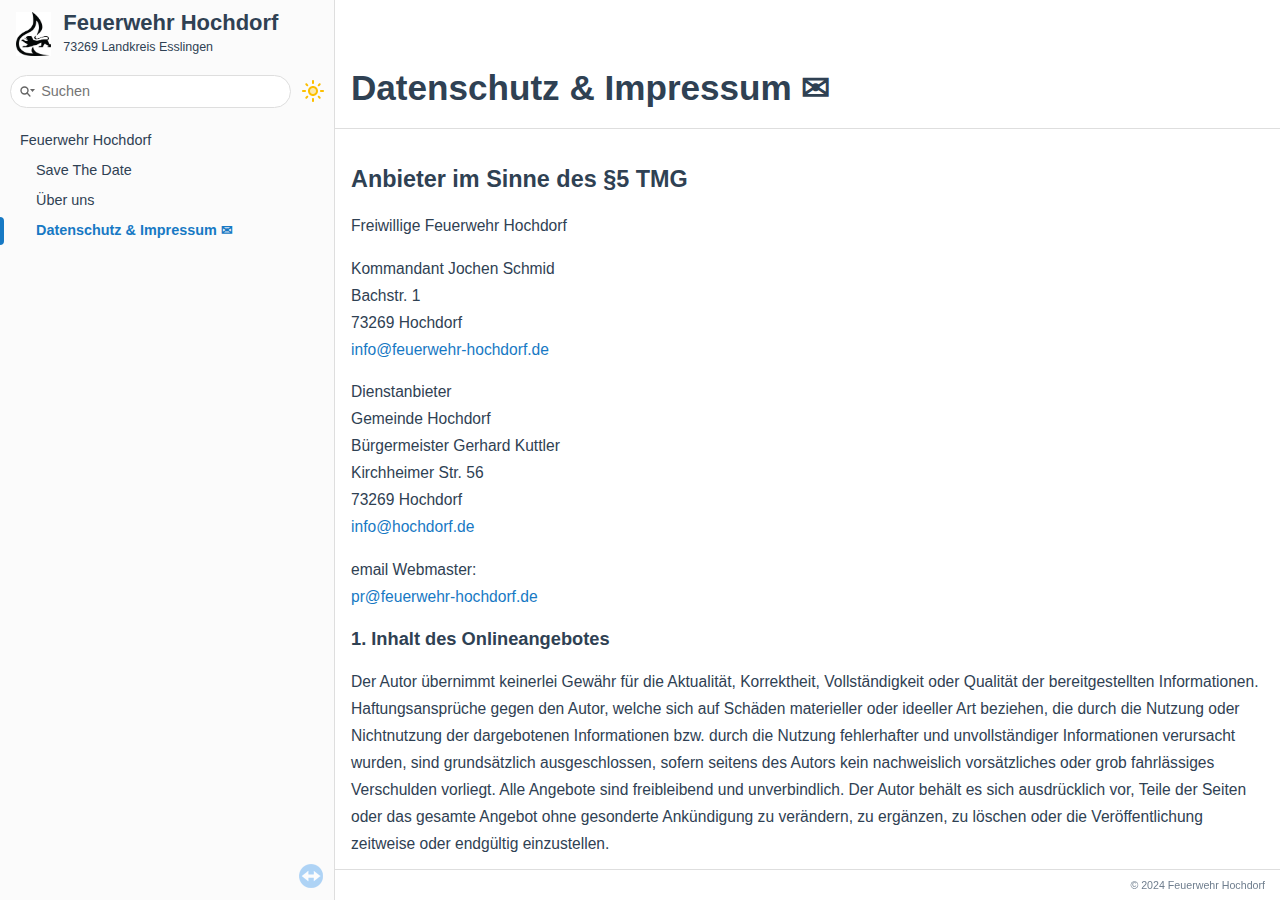
==== _impressum.html @ 7cce2cf2 "deploy: c560942f36e482a1e6c77ad09699aee29faf5ca0" ====
<!-- HTML header for doxygen 1.12.0-->
<!DOCTYPE html PUBLIC "-//W3C//DTD XHTML 1.0 Transitional//EN" "https://www.w3.org/TR/xhtml1/DTD/xhtml1-transitional.dtd">
<html xmlns="http://www.w3.org/1999/xhtml" lang="de">
<head>
<meta http-equiv="Content-Type" content="text/xhtml;charset=UTF-8"/>
<meta http-equiv="X-UA-Compatible" content="IE=11"/>
<meta name="generator" content="Doxygen 1.12.0"/>
<meta name="viewport" content="width=device-width, initial-scale=1"/>
<title>Feuerwehr Hochdorf: Datenschutz &amp; Impressum ✉</title>
<link rel="icon" href="favicon.png" type="image/x-icon" />
<link href="tabs.css" rel="stylesheet" type="text/css"/>
<script type="text/javascript" src="jquery.js"></script>
<script type="text/javascript" src="dynsections.js"></script>
<link href="navtree.css" rel="stylesheet" type="text/css"/>
<script type="text/javascript" src="navtreedata.js"></script>
<script type="text/javascript" src="navtree.js"></script>
<script type="text/javascript" src="resize.js"></script>
<script type="text/javascript" src="cookie.js"></script>
<link href="search/search.css" rel="stylesheet" type="text/css"/>
<script type="text/javascript" src="search/searchdata.js"></script>
<script type="text/javascript" src="search/search.js"></script>
<link href="doxygen.css" rel="stylesheet" type="text/css" />
<link href="doxygen-awesome.css" rel="stylesheet" type="text/css"/>
<link href="doxygen-awesome-sidebar-only.css" rel="stylesheet" type="text/css"/>
<link href="doxygen-awesome-sidebar-only-darkmode-toggle.css" rel="stylesheet" type="text/css"/>
</head>
<body>
<div id="top"><!-- do not remove this div, it is closed by doxygen! -->
<div id="titlearea">
<table cellspacing="0" cellpadding="0">
 <tbody>
 <tr id="projectrow">
  <td id="projectlogo"><img alt="Logo" src="logo.png"/></td>
  <td id="projectalign">
   <div id="projectname">Feuerwehr Hochdorf
   </div>
   <div id="projectbrief">73269 Landkreis Esslingen</div>
  </td>
 </tr>
 </tbody>
</table>
</div>
<!-- end header part -->
<html>
    <head>
        <!-- ... other metadata & script includes ... -->
        <script type="text/javascript" src="doxygen-awesome-darkmode-toggle.js"></script>
        <script type="text/javascript">
            DoxygenAwesomeDarkModeToggle.init()
        </script>
    </head>
    <body>
<html>
   <head>
	   <!-- ... other metadata & script includes ... -->
	   <script type="text/javascript" src="doxygen-awesome-fragment-copy-button.js"></script>
	   <script type="text/javascript">
		   DoxygenAwesomeFragmentCopyButton.init()
	   </script>
   </head>
   <body>
<html>
   <head>
	   <!-- ... other metadata & script includes ... -->
	   <script type="text/javascript" src="doxygen-awesome-paragraph-link.js"></script>
	   <script type="text/javascript">
		   DoxygenAwesomeParagraphLink.init()
	   </script>
   </head>
   <body>
<html>
   <head>
	   <!-- ... other metadata & script includes ... -->
	   <script type="text/javascript" src="doxygen-awesome-interactive-toc.js"></script>
	   <script type="text/javascript">
		   DoxygenAwesomeInteractiveToc.init()
	   </script>
   </head>
   <body>
  <html>
   <head>
       <!-- ... other metadata & script includes ... -->
       <script type="text/javascript" src="doxygen-awesome-tabs.js"></script>
       <script type="text/javascript">
           DoxygenAwesomeTabs.init()
       </script>
   </head>
   <body>
<!-- Erzeugt von Doxygen 1.12.0 -->
<script type="text/javascript">
/* @license magnet:?xt=urn:btih:d3d9a9a6595521f9666a5e94cc830dab83b65699&amp;dn=expat.txt MIT */
var searchBox = new SearchBox("searchBox", "search/",'.html');
/* @license-end */
</script>
<script type="text/javascript">
/* @license magnet:?xt=urn:btih:d3d9a9a6595521f9666a5e94cc830dab83b65699&amp;dn=expat.txt MIT */
$(function() { codefold.init(0); });
/* @license-end */
</script>
<script type="text/javascript" src="menudata.js"></script>
<script type="text/javascript" src="menu.js"></script>
<script type="text/javascript">
/* @license magnet:?xt=urn:btih:d3d9a9a6595521f9666a5e94cc830dab83b65699&amp;dn=expat.txt MIT */
$(function() {
  initMenu('',true,false,'search.php','Suchen',true);
  $(function() { init_search(); });
});
/* @license-end */
</script>
<div id="main-nav"></div>
</div><!-- top -->
<div id="side-nav" class="ui-resizable side-nav-resizable">
  <div id="nav-tree">
    <div id="nav-tree-contents">
      <div id="nav-sync" class="sync"></div>
    </div>
  </div>
  <div id="splitbar" style="-moz-user-select:none;" 
       class="ui-resizable-handle">
  </div>
</div>
<script type="text/javascript">
/* @license magnet:?xt=urn:btih:d3d9a9a6595521f9666a5e94cc830dab83b65699&amp;dn=expat.txt MIT */
$(function(){initNavTree('_impressum.html',''); initResizable(true); });
/* @license-end */
</script>
<div id="doc-content">
<!-- window showing the filter options -->
<div id="MSearchSelectWindow"
     onmouseover="return searchBox.OnSearchSelectShow()"
     onmouseout="return searchBox.OnSearchSelectHide()"
     onkeydown="return searchBox.OnSearchSelectKey(event)">
</div>

<!-- iframe showing the search results (closed by default) -->
<div id="MSearchResultsWindow">
<div id="MSearchResults">
<div class="SRPage">
<div id="SRIndex">
<div id="SRResults"></div>
<div class="SRStatus" id="Loading">Lade ...</div>
<div class="SRStatus" id="Searching">Suche ...</div>
<div class="SRStatus" id="NoMatches">Keine Treffer</div>
</div>
</div>
</div>
</div>

<div><div class="header">
  <div class="headertitle"><div class="title">Datenschutz &amp; Impressum ✉</div></div>
</div><!--header-->
<div class="contents">
<div class="textblock"><h2><a class="anchor" id="autotoc_md3"></a>
Anbieter im Sinne des §5 TMG</h2>
<p>Freiwillige Feuerwehr Hochdorf <br  />
</p>
<p>Kommandant Jochen Schmid <br  />
 Bachstr. 1 <br  />
 73269 Hochdorf <br  />
 <a href="#" onclick="location.href='mai'+'lto:'+'inf'+'o@'+'feu'+'er'+'weh'+'r-'+'hoc'+'hd'+'orf'+'.d'+'e'; return false;">info@<span class="obfuscator">.nosp@m.</span>feue<span class="obfuscator">.nosp@m.</span>rwehr<span class="obfuscator">.nosp@m.</span>-hoc<span class="obfuscator">.nosp@m.</span>hdorf<span class="obfuscator">.nosp@m.</span>.de</a> <br  />
</p>
<p>Dienstanbieter <br  />
 Gemeinde Hochdorf <br  />
 Bürgermeister Gerhard Kuttler <br  />
 Kirchheimer Str. 56 <br  />
 73269 Hochdorf <br  />
 <a href="#" onclick="location.href='mai'+'lto:'+'inf'+'o@'+'hoc'+'hd'+'orf'+'.d'+'e'; return false;">info@<span class="obfuscator">.nosp@m.</span>hoch<span class="obfuscator">.nosp@m.</span>dorf.<span class="obfuscator">.nosp@m.</span>de</a> <br  />
</p>
<p>email Webmaster: <br  />
 <a href="#" onclick="location.href='mai'+'lto:'+'pr@'+'fe'+'uer'+'we'+'hr-'+'ho'+'chd'+'or'+'f.d'+'e'; return false;">pr@fe<span class="obfuscator">.nosp@m.</span>uerw<span class="obfuscator">.nosp@m.</span>ehr-h<span class="obfuscator">.nosp@m.</span>ochd<span class="obfuscator">.nosp@m.</span>orf.d<span class="obfuscator">.nosp@m.</span>e</a> <br  />
</p>
<h3><a class="anchor" id="autotoc_md4"></a>
1. Inhalt des Onlineangebotes</h3>
<p>Der Autor übernimmt keinerlei Gewähr für die Aktualität, Korrektheit, Vollständigkeit oder Qualität der bereitgestellten Informationen. Haftungsansprüche gegen den Autor, welche sich auf Schäden materieller oder ideeller Art beziehen, die durch die Nutzung oder Nichtnutzung der dargebotenen Informationen bzw. durch die Nutzung fehlerhafter und unvollständiger Informationen verursacht wurden, sind grundsätzlich ausgeschlossen, sofern seitens des Autors kein nachweislich vorsätzliches oder grob fahrlässiges Verschulden vorliegt. Alle Angebote sind freibleibend und unverbindlich. Der Autor behält es sich ausdrücklich vor, Teile der Seiten oder das gesamte Angebot ohne gesonderte Ankündigung zu verändern, zu ergänzen, zu löschen oder die Veröffentlichung zeitweise oder endgültig einzustellen. <br  />
</p>
<h3><a class="anchor" id="autotoc_md5"></a>
2. Verweise und Links</h3>
<p>Bei direkten oder indirekten Verweisen auf fremde Webseiten ("Hyperlinks"), die außerhalb des Verantwortungsbereiches des Autors liegen, würde eine Haftungsverpflichtung ausschließlich in dem Fall in Kraft treten, in dem der Autor von den Inhalten Kenntnis hat und es ihm technisch möglich und zumutbar wäre, die Nutzung im Falle rechtswidriger Inhalte zu verhindern. Der Autor erklärt hiermit ausdrücklich, dass zum Zeitpunkt der Linksetzung keine illegalen Inhalte auf den zu verlinkenden Seiten erkennbar waren. Auf die aktuelle und zukünftige Gestaltung, die Inhalte oder die Urheberschaft der gelinkten/verknüpften Seiten hat der Autor keinerlei Einfluss. Deshalb distanziert er sich hiermit ausdrücklich von allen Inhalten aller gelinkten verknüpften Seiten, die nach der Linksetzung verändert wurden. Diese Feststellung gilt für alle innerhalb des eigenen Internetangebotes gesetzten Links und Verweise sowie für Fremdeinträge in vom Autor eingerichteten Gästebüchern, Diskussionsforen und Mailinglisten. Für illegale, fehlerhafte oder unvollständige Inhalte und insbesondere für Schäden, die aus der Nutzung oder Nichtnutzung solcherart dargebotener Informationen entstehen, haftet allein der Anbieter der Seite, auf welche verwiesen wurde, nicht derjenige, der über Links auf die jeweilige Veröffentlichung lediglich verweist. <br  />
</p>
<h3><a class="anchor" id="autotoc_md6"></a>
3. Urheber- und Kennzeichenrecht</h3>
<p>Der Autor ist bestrebt, in allen Publikationen die Urheberrechte der verwendeten Grafiken, Tondokumente, Videosequenzen und Texte zu beachten, von ihm selbst erstellte Grafiken, Tondokumente, Videosequenzen und Texte zu nutzen oder auf lizenzfreie Grafiken, Tondokumente, Videosequenzen und Texte zurückzugreifen. Alle innerhalb des Internetangebotes genannten und ggf. durch Dritte geschützten Marken- und Warenzeichen unterliegen uneingeschränkt den Bestimmungen des jeweils gültigen Kennzeichenrechts und den Besitzrechten der jeweiligen eingetragenen Eigentümer. Allein aufgrund der bloßen Nennung ist nicht der Schluss zu ziehen, dass Markenzeichen nicht durch Rechte Dritter geschützt sind! Das Copyright für veröffentlichte, vom Autor selbst erstellte Objekte bleibt allein beim Autor der Seiten. Eine Vervielfältigung oder Verwendung solcher Grafiken, Tondokumente, Videosequenzen und Texte in anderen elektronischen oder gedruckten Publikationen ist ohne ausdrückliche Zustimmung des Autors nicht gestattet! <br  />
</p>
<h3><a class="anchor" id="autotoc_md7"></a>
4. Datenschutz</h3>
<p>Sofern innerhalb des Internetangebotes die Möglichkeit zur Eingabe persönlicher oder geschäftlicher Daten (Emailadressen, Namen, Anschriften) besteht, so erfolgt die Preisgabe dieser Daten seitens des Nutzers auf ausdrücklich freiwilliger Basis. Die Inanspruchnahme und Bezahlung aller angebotenen Dienste ist - soweit technisch möglich und zumutbar - auch ohne Angabe solcher Daten bzw. unter Angabe anonymisierter Daten oder eines Pseudonyms gestattet. Die Nutzung der im Rahmen des Impressums oder vergleichbarer Angaben veröffentlichten Kontaktdaten wie Postanschriften, Telefon- und Faxnummern sowie Emailadressen durch Dritte zur Übersendung von nicht ausdrücklich angeforderten Informationen ist nicht gestattet. Rechtliche Schritte gegen die Versender von sogenannten Spam-Mails bei Verstößen gegen dieses Verbot sind ausdrücklich vorbehalten. 5. Rechtswirksamkeit dieses Haftungsausschlusses Dieser Haftungsausschluss ist als Teil des Internetangebotes zu betrachten, von dem aus auf diese Seite verwiesen wurde. Sofern Teile oder einzelne Formulierungen dieses Textes der geltenden Rechtslage nicht, nicht mehr oder nicht vollständig entsprechen sollten, bleiben die übrigen Teile des Dokumentes in ihrem Inhalt und ihrer Gültigkeit davon unberührt.</p>
<h2><a class="anchor" id="autotoc_md8"></a>
Datenschutzerklärung</h2>
<p>Diese Webseite wird bei "GitHub Pages" gehostet. <br  />
 Dienstanbieter ist das amerikanische Unternehmen GitHub Inc., 88 Colin P.Kelly Jr. St., San Francisco, CA 94107, USA.</p>
<p>Mehr über die Daten, die durch die Verwendung von GitHub verarbeitet werden, erfahren Sie in der Privacy Policy auf <a href="https://docs.github.com/de/site-policy/privacy-policies">https://docs.github.com/de/site-policy/privacy-policies</a>. </p>
</div></div><!-- contents -->
</div><!-- PageDoc -->
</div><!-- doc-content -->
<!-- HTML footer for doxygen 1.11.0-->
<!-- start footer part -->
<div id="nav-path" class="navpath"><!-- id is needed for treeview function! -->
  <ul>
    <li class="footer">© 2024 Feuerwehr Hochdorf</li>
  </ul>
</div>
</body>
</html>
---- tabs.css ----
.sm{position:relative;z-index:9999}.sm,.sm ul,.sm li{display:block;list-style:none;margin:0;padding:0;line-height:normal;direction:ltr;text-align:left;-webkit-tap-highlight-color:rgba(0,0,0,0)}.sm-rtl,.sm-rtl ul,.sm-rtl li{direction:rtl;text-align:right}.sm>li>h1,.sm>li>h2,.sm>li>h3,.sm>li>h4,.sm>li>h5,.sm>li>h6{margin:0;padding:0}.sm ul{display:none}.sm li,.sm a{position:relative}.sm a{display:block}.sm a.disabled{cursor:not-allowed}.sm:after{content:"\00a0";display:block;height:0;font:0/0 serif;clear:both;visibility:hidden;overflow:hidden}.sm,.sm *,.sm *:before,.sm *:after{-moz-box-sizing:border-box;-webkit-box-sizing:border-box;box-sizing:border-box}.main-menu-btn{position:relative;display:inline-block;width:36px;height:36px;text-indent:36px;margin-left:8px;white-space:nowrap;overflow:hidden;cursor:pointer;-webkit-tap-highlight-color:rgba(0,0,0,0)}.main-menu-btn-icon,.main-menu-btn-icon:before,.main-menu-btn-icon:after{position:absolute;top:50%;left:2px;height:2px;width:24px;background:#003C74;-webkit-transition:all .25s;transition:all .25s}.main-menu-btn-icon:before{content:'';top:-7px;left:0}.main-menu-btn-icon:after{content:'';top:7px;left:0}#main-menu-state:checked ~ .main-menu-btn .main-menu-btn-icon{height:0}#main-menu-state:checked ~ .main-menu-btn .main-menu-btn-icon:before{top:0;-webkit-transform:rotate(-45deg);transform:rotate(-45deg)}#main-menu-state:checked ~ .main-menu-btn .main-menu-btn-icon:after{top:0;-webkit-transform:rotate(45deg);transform:rotate(45deg)}#main-menu-state{position:absolute;width:1px;height:1px;margin:-1px;border:0;padding:0;overflow:hidden;clip:rect(1px,1px,1px,1px)}#main-menu-state:not(:checked) ~ #main-menu{display:none}#main-menu-state:checked ~ #main-menu{display:block}@media(min-width:768px){.main-menu-btn{position:absolute;top:-99999px}#main-menu-state:not(:checked) ~ #main-menu{display:block}}.sm-dox{background-image:url('tab_b.png')}.sm-dox a,.sm-dox a:focus,.sm-dox a:hover,.sm-dox a:active{padding:0 12px;padding-right:43px;font-family:'Lucida Grande',Geneva,Helvetica,Arial,sans-serif;font-size:13px;font-weight:bold;line-height:36px;text-decoration:none;text-shadow:0px 1px 1px rgba(255, 255, 255, 0.9);color:#00274D;outline:0}.sm-dox a:hover{background-image:url('tab_a.png');background-repeat:repeat-x;color:white;text-shadow:0px 1px 1px rgba(0, 0, 0, 1.0)}.sm-dox a.current{color:#d23600}.sm-dox a.disabled{color:#bbb}.sm-dox a span.sub-arrow{position:absolute;top:50%;margin-top:-14px;left:auto;right:3px;width:28px;height:28px;overflow:hidden;font:bold 12px/28px monospace !important;text-align:center;text-shadow:none;background:rgba(255, 255, 255, 0.5);-moz-border-radius:5px;-webkit-border-radius:5px;border-radius:5px}.sm-dox a span.sub-arrow:before{display:block;content:'+'}.sm-dox a.highlighted span.sub-arrow:before{display:block;content:'-'}.sm-dox>li:first-child>a,.sm-dox>li:first-child>:not(ul) a{-moz-border-radius:5px 5px 0 0;-webkit-border-radius:5px;border-radius:5px 5px 0 0}.sm-dox>li:last-child>a,.sm-dox>li:last-child>*:not(ul) a,.sm-dox>li:last-child>ul,.sm-dox>li:last-child>ul>li:last-child>a,.sm-dox>li:last-child>ul>li:last-child>*:not(ul) a,.sm-dox>li:last-child>ul>li:last-child>ul,.sm-dox>li:last-child>ul>li:last-child>ul>li:last-child>a,.sm-dox>li:last-child>ul>li:last-child>ul>li:last-child>*:not(ul) a,.sm-dox>li:last-child>ul>li:last-child>ul>li:last-child>ul,.sm-dox>li:last-child>ul>li:last-child>ul>li:last-child>ul>li:last-child>a,.sm-dox>li:last-child>ul>li:last-child>ul>li:last-child>ul>li:last-child>*:not(ul) a,.sm-dox>li:last-child>ul>li:last-child>ul>li:last-child>ul>li:last-child>ul,.sm-dox>li:last-child>ul>li:last-child>ul>li:last-child>ul>li:last-child>ul>li:last-child>a,.sm-dox>li:last-child>ul>li:last-child>ul>li:last-child>ul>li:last-child>ul>li:last-child>*:not(ul) a,.sm-dox>li:last-child>ul>li:last-child>ul>li:last-child>ul>li:last-child>ul>li:last-child>ul{-moz-border-radius:0 0 5px 5px;-webkit-border-radius:0;border-radius:0 0 5px 5px}.sm-dox>li:last-child>a.highlighted,.sm-dox>li:last-child>*:not(ul) a.highlighted,.sm-dox>li:last-child>ul>li:last-child>a.highlighted,.sm-dox>li:last-child>ul>li:last-child>*:not(ul) a.highlighted,.sm-dox>li:last-child>ul>li:last-child>ul>li:last-child>a.highlighted,.sm-dox>li:last-child>ul>li:last-child>ul>li:last-child>*:not(ul) a.highlighted,.sm-dox>li:last-child>ul>li:last-child>ul>li:last-child>ul>li:last-child>a.highlighted,.sm-dox>li:last-child>ul>li:last-child>ul>li:last-child>ul>li:last-child>*:not(ul) a.highlighted,.sm-dox>li:last-child>ul>li:last-child>ul>li:last-child>ul>li:last-child>ul>li:last-child>a.highlighted,.sm-dox>li:last-child>ul>li:last-child>ul>li:last-child>ul>li:last-child>ul>li:last-child>*:not(ul) a.highlighted{-moz-border-radius:0;-webkit-border-radius:0;border-radius:0}.sm-dox ul{background:white}.sm-dox ul a,.sm-dox ul a:focus,.sm-dox ul a:hover,.sm-dox ul a:active{font-size:12px;border-left:8px solid transparent;line-height:36px;text-shadow:none;background-color:white;background-image:none}.sm-dox ul a:hover{background-image:url('tab_a.png');background-repeat:repeat-x;color:white;text-shadow:0 1px 1px black}.sm-dox ul ul a,.sm-dox ul ul a:hover,.sm-dox ul ul a:focus,.sm-dox ul ul a:active{border-left:16px solid transparent}.sm-dox ul ul ul a,.sm-dox ul ul ul a:hover,.sm-dox ul ul ul a:focus,.sm-dox ul ul ul a:active{border-left:24px solid transparent}.sm-dox ul ul ul ul a,.sm-dox ul ul ul ul a:hover,.sm-dox ul ul ul ul a:focus,.sm-dox ul ul ul ul a:active{border-left:32px solid transparent}.sm-dox ul ul ul ul ul a,.sm-dox ul ul ul ul ul a:hover,.sm-dox ul ul ul ul ul a:focus,.sm-dox ul ul ul ul ul a:active{border-left:40px solid transparent}@media(min-width:768px){.sm-dox ul{position:absolute;width:12em}.sm-dox li{float:left}.sm-dox.sm-rtl li{float:right}.sm-dox ul li,.sm-dox.sm-rtl ul li,.sm-dox.sm-vertical li{float:none}.sm-dox a{white-space:nowrap}.sm-dox ul a,.sm-dox.sm-vertical a{white-space:normal}.sm-dox .sm-nowrap>li>a,.sm-dox .sm-nowrap>li>:not(ul) a{white-space:nowrap}.sm-dox{padding:0 10px;background-image:url('tab_b.png');line-height:36px}.sm-dox a span.sub-arrow{top:50%;margin-top:-2px;right:12px;width:0;height:0;border-width:4px;border-style:solid dashed dashed dashed;border-color:#00274D transparent transparent transparent;background:transparent;-moz-border-radius:0;-webkit-border-radius:0;border-radius:0}.sm-dox a,.sm-dox a:focus,.sm-dox a:active,.sm-dox a:hover,.sm-dox a.highlighted{padding:0 12px;background-image:url('tab_s.png');background-repeat:no-repeat;background-position:right;-moz-border-radius:0 !important;-webkit-border-radius:0;border-radius:0 !important}.sm-dox a:hover{background-image:url('tab_a.png');background-repeat:repeat-x;color:white;text-shadow:0px 1px 1px rgba(0, 0, 0, 1.0)}.sm-dox a:hover span.sub-arrow{border-color:white transparent transparent transparent}.sm-dox a.has-submenu{padding-right:24px}.sm-dox li{border-top:0}.sm-dox>li>ul:before,.sm-dox>li>ul:after{content:'';position:absolute;top:-18px;left:30px;width:0;height:0;overflow:hidden;border-width:9px;border-style:dashed dashed solid dashed;border-color:transparent transparent #bbb transparent}.sm-dox>li>ul:after{top:-16px;left:31px;border-width:8px;border-color:transparent transparent white transparent}.sm-dox ul{border:1px solid #bbb;padding:5px 0;background:white;-moz-border-radius:5px !important;-webkit-border-radius:5px;border-radius:5px !important;-moz-box-shadow:0 5px 9px rgba(0,0,0,0.2);-webkit-box-shadow:0 5px 9px rgba(0,0,0,0.2);box-shadow:0 5px 9px rgba(0,0,0,0.2)}.sm-dox ul a span.sub-arrow{right:8px;top:50%;margin-top:-5px;border-width:5px;border-color:transparent transparent transparent #555555;border-style:dashed dashed dashed solid}.sm-dox ul a,.sm-dox ul a:hover,.sm-dox ul a:focus,.sm-dox ul a:active,.sm-dox ul a.highlighted{color:#555555;background-image:none;border:0 !important}.sm-dox ul a:hover{background-image:url('tab_a.png');background-repeat:repeat-x;color:white;text-shadow:0px 1px 1px rgba(0, 0, 0, 1.0)}.sm-dox ul a:hover span.sub-arrow{border-color:transparent transparent transparent white}.sm-dox span.scroll-up,.sm-dox span.scroll-down{position:absolute;display:none;visibility:hidden;overflow:hidden;background:white;height:36px}.sm-dox span.scroll-up:hover,.sm-dox span.scroll-down:hover{background:#eee}.sm-dox span.scroll-up:hover span.scroll-up-arrow,.sm-dox span.scroll-up:hover span.scroll-down-arrow{border-color:transparent transparent #d23600 transparent}.sm-dox span.scroll-down:hover span.scroll-down-arrow{border-color:#d23600 transparent transparent transparent}.sm-dox span.scroll-up-arrow,.sm-dox span.scroll-down-arrow{position:absolute;top:0;left:50%;margin-left:-6px;width:0;height:0;overflow:hidden;border-width:6px;border-style:dashed dashed solid dashed;border-color:transparent transparent #555555 transparent}.sm-dox span.scroll-down-arrow{top:8px;border-style:solid dashed dashed dashed;border-color:#555555 transparent transparent transparent}.sm-dox.sm-rtl a.has-submenu{padding-right:12px;padding-left:24px}.sm-dox.sm-rtl a span.sub-arrow{right:auto;left:12px}.sm-dox.sm-rtl.sm-vertical a.has-submenu{padding:10px 20px}.sm-dox.sm-rtl.sm-vertical a span.sub-arrow{right:auto;left:8px;border-style:dashed solid dashed dashed;border-color:transparent #555 transparent transparent}.sm-dox.sm-rtl>li>ul:before{left:auto;right:30px}.sm-dox.sm-rtl>li>ul:after{left:auto;right:31px}.sm-dox.sm-rtl ul a.has-submenu{padding:10px 20px !important}.sm-dox.sm-rtl ul a span.sub-arrow{right:auto;left:8px;border-style:dashed solid dashed dashed;border-color:transparent #555 transparent transparent}.sm-dox.sm-vertical{padding:10px 0;-moz-border-radius:5px;-webkit-border-radius:5px;border-radius:5px}.sm-dox.sm-vertical a{padding:10px 20px}.sm-dox.sm-vertical a:hover,.sm-dox.sm-vertical a:focus,.sm-dox.sm-vertical a:active,.sm-dox.sm-vertical a.highlighted{background:#fff}.sm-dox.sm-vertical a.disabled{background-image:url('tab_b.png')}.sm-dox.sm-vertical a span.sub-arrow{right:8px;top:50%;margin-top:-5px;border-width:5px;border-style:dashed dashed dashed solid;border-color:transparent transparent transparent #555}.sm-dox.sm-vertical>li>ul:before,.sm-dox.sm-vertical>li>ul:after{display:none}.sm-dox.sm-vertical ul a{padding:10px 20px}.sm-dox.sm-vertical ul a:hover,.sm-dox.sm-vertical ul a:focus,.sm-dox.sm-vertical ul a:active,.sm-dox.sm-vertical ul a.highlighted{background:#eee}.sm-dox.sm-vertical ul a.disabled{background:white}}
---- navtree.css ----
#nav-tree .children_ul {
  margin:0;
  padding:4px;
}

#nav-tree ul {
  list-style:none outside none;
  margin:0px;
  padding:0px;
}

#nav-tree li {
  white-space:nowrap;
  margin:0px;
  padding:0px;
}

#nav-tree .plus {
  margin:0px;
}

#nav-tree .selected {
  background-image: url('tab_a.png');
  background-repeat:repeat-x;
  color: white;
  text-shadow: 0px 1px 1px rgba(0, 0, 0, 1.0);
}

#nav-tree .selected .arrow {
  color: #43A4FF;
  text-shadow: none;
}

#nav-tree img {
  margin:0px;
  padding:0px;
  border:0px;
  vertical-align: middle;
}

#nav-tree a {
  text-decoration:none;
  padding:0px;
  margin:0px;
}

#nav-tree .label {
  margin:0px;
  padding:0px;
  font: 12px 'Lucida Grande',Geneva,Helvetica,Arial,sans-serif;
}

#nav-tree .label a {
  padding:2px;
}

#nav-tree .selected a {
  text-decoration:none;
  color:white;
}

#nav-tree .children_ul {
  margin:0px;
  padding:0px;
}

#nav-tree .item {
  margin:0px;
  padding:0px;
}

#nav-tree {
  padding: 0px 0px;
  font-size:14px;
  overflow:auto;
}

#doc-content {
  overflow:auto;
  display:block;
  padding:0px;
  margin:0px;
  -webkit-overflow-scrolling : touch; /* iOS 5+ */
}

#side-nav {
  padding:0 6px 0 0;
  margin: 0px;
  display:block;
  position: absolute;
  left: 0px;
  width: $width;
  overflow : hidden;
}

.ui-resizable .ui-resizable-handle {
  display:block;
}

.ui-resizable-e {
  background-image:url('splitbar.png');
  background-size:100%;
  background-repeat:repeat-y;
  background-attachment: scroll;
  cursor:ew-resize;
  height:100%;
  right:0;
  top:0;
  width:6px;
}

.ui-resizable-handle {
  display:none;
  font-size:0.1px;
  position:absolute;
  z-index:1;
}

#nav-tree-contents {
  margin: 6px 0px 0px 0px;
}

#nav-tree {
  background-repeat:repeat-x;
  background-color: #F3F9FE;
  -webkit-overflow-scrolling : touch; /* iOS 5+ */
}

#nav-sync {
  position:absolute;
  top:5px;
  right:24px;
  z-index:0;
}

#nav-sync img {
  opacity:0.3;
}

#nav-sync img:hover {
  opacity:0.9;
}

@media print
{
  #nav-tree { display: none; }
  div.ui-resizable-handle { display: none; position: relative; }
}
---- search/search.css ----
/*---------------- Search Box positioning */

#main-menu > li:last-child {
    /* This <li> object is the parent of the search bar */
    display: flex;
    justify-content: center;
    align-items: center;
    height: 36px;
    margin-right: 1em;
}

/*---------------- Search box styling */

.SRPage * {
    font-weight: normal;
    line-height: normal;
}

dark-mode-toggle {
    margin-left: 5px;
    display: flex;
    float: right;
}

#MSearchBox {
    display: inline-block;
    white-space : nowrap;
    background: white;
    border-radius: 0.65em;
    box-shadow: inset 0.5px 0.5px 3px 0px #555;
    z-index: 102;
}

#MSearchBox .left {
    display: inline-block;
    vertical-align: middle;
    height: 1.4em;
}

#MSearchSelect {
    display: inline-block;
    vertical-align: middle;
    width: 20px;
    height: 19px;
    background-image: url('mag_sel.svg');
    margin: 0 0 0 0.3em;
    padding: 0;
}

#MSearchSelectExt {
    display: inline-block;
    vertical-align: middle;
    width: 10px;
    height: 19px;
    background-image: url('mag.svg');
    margin: 0 0 0 0.5em;
    padding: 0;
}


#MSearchField {
    display: inline-block;
    vertical-align: middle;
    width: 7.5em;
    height: 19px;
    margin: 0 0.15em;
    padding: 0;
    line-height: 1em;
    border:none;
    color: #909090;
    outline: none;
    font-family: Arial,Verdana,sans-serif;
    -webkit-border-radius: 0px;
    border-radius: 0px;
    background: none;
}

@media(hover: none) {
    /* to avoid zooming on iOS */
    #MSearchField {
        font-size: 16px;
    }
}

#MSearchBox .right {
    display: inline-block;
    vertical-align: middle;
    width: 1.4em;
    height: 1.4em;
}

#MSearchClose {
    display: none;
    font-size: inherit;
    background : none;
    border: none;
    margin: 0;
    padding: 0;
    outline: none;

}

#MSearchCloseImg {
    padding: 0.3em;
    margin: 0;
}

.MSearchBoxActive #MSearchField {
    color: black;
}



/*---------------- Search filter selection */

#MSearchSelectWindow {
    display: none;
    position: absolute;
    left: 0; top: 0;
    border: 1px solid #2E9AFE;
    background-color: #F3F9FE;
    z-index: 10001;
    padding-top: 4px;
    padding-bottom: 4px;
    -moz-border-radius: 4px;
    -webkit-border-top-left-radius: 4px;
    -webkit-border-top-right-radius: 4px;
    -webkit-border-bottom-left-radius: 4px;
    -webkit-border-bottom-right-radius: 4px;
    -webkit-box-shadow: 5px 5px 5px rgba(0, 0, 0, 0.15);
}

.SelectItem {
    font: 8pt Arial,Verdana,sans-serif;
    padding-left:  2px;
    padding-right: 12px;
    border: 0px;
}

span.SelectionMark {
    margin-right: 4px;
    font-family: 'JetBrains Mono',Consolas,Monaco,'Andale Mono','Ubuntu Mono',monospace,fixed;
    outline-style: none;
    text-decoration: none;
}

a.SelectItem {
    display: block;
    outline-style: none;
    color: black;
    text-decoration: none;
    padding-left:   6px;
    padding-right: 12px;
}

a.SelectItem:focus,
a.SelectItem:active {
    color: black;
    outline-style: none;
    text-decoration: none;
}

a.SelectItem:hover {
    color: white;
    background-color: #004789;
    outline-style: none;
    text-decoration: none;
    cursor: pointer;
    display: block;
}

/*---------------- Search results window */

iframe#MSearchResults {
    /*width: 60ex;*/
    height: 15em;
}

#MSearchResultsWindow {
    display: none;
    position: absolute;
    left: 0; top: 0;
    border: 1px solid black;
    background-color: #DDEEFE;
    z-index:10000;
    width: 300px;
    height: 400px;
    overflow: auto;
}

/* ----------------------------------- */


#SRIndex {
    clear:both; 
}

.SREntry {
    font-size: 10pt;
    padding-left: 1ex;
}

.SRPage .SREntry {
    font-size: 8pt;
    padding: 1px 5px;
}

div.SRPage {
    margin: 5px 2px;
    background-color: #DDEEFE;
}

.SRChildren {
    padding-left: 3ex; padding-bottom: .5em 
}

.SRPage .SRChildren {
    display: none;
}

.SRSymbol {
    font-weight: bold;
    color: #004F99;
    font-family: Arial,Verdana,sans-serif;
    text-decoration: none;
    outline: none;
}

a.SRScope {
    display: block;
    color: #004F99;
    font-family: Arial,Verdana,sans-serif;
    font-size: 8pt;
    text-decoration: none;
    outline: none;
}

a.SRSymbol:focus, a.SRSymbol:active,
a.SRScope:focus, a.SRScope:active {
    text-decoration: underline;
}

span.SRScope {
    padding-left: 4px;
    font-family: Arial,Verdana,sans-serif;
}

.SRPage .SRStatus {
    padding: 2px 5px;
    font-size: 8pt;
    font-style: italic;
    font-family: Arial,Verdana,sans-serif;
}

.SRResult {
    display: none;
}

div.searchresults {
    margin-left: 10px;
    margin-right: 10px;
}

/*---------------- External search page results */

.pages b {
   color: white;
   padding: 5px 5px 3px 5px;
   background-image: url("../tab_a.png");
   background-repeat: repeat-x;
   text-shadow: 0 1px 1px #000000;
}

.pages {
    line-height: 17px;
    margin-left: 4px;
    text-decoration: none;
}

.hl {
    font-weight: bold;
}

#searchresults {
    margin-bottom: 20px;
}

.searchpages {
    margin-top: 10px;
}
---- doxygen.css ----
/* The standard CSS for doxygen 1.12.0*/

body {
    background-color: white;
    color: black;
}

body, table, div, p, dl {
	font-weight: 400;
	font-size: 14px;
	font-family: Roboto,sans-serif;
	line-height: 22px;
}

/* @group Heading Levels */

.title {
	font-family: Roboto,sans-serif;
	line-height: 28px;
	font-size: 150%;
	font-weight: bold;
	margin: 10px 2px;
}

h1.groupheader {
	font-size: 150%;
}

h2.groupheader {
	border-bottom: 1px solid #1F92FF;
	color: #003B72;
	font-size: 150%;
	font-weight: normal;
	margin-top: 1.75em;
	padding-top: 8px;
	padding-bottom: 4px;
	width: 100%;
}

h3.groupheader {
	font-size: 100%;
}

h1, h2, h3, h4, h5, h6 {
	-webkit-transition: text-shadow 0.5s linear;
	-moz-transition: text-shadow 0.5s linear;
	-ms-transition: text-shadow 0.5s linear;
	-o-transition: text-shadow 0.5s linear;
	transition: text-shadow 0.5s linear;
	margin-right: 15px;
}

h1.glow, h2.glow, h3.glow, h4.glow, h5.glow, h6.glow {
	text-shadow: 0 0 15px cyan;
}

dt {
	font-weight: bold;
}

p.startli, p.startdd {
	margin-top: 2px;
}

th p.starttd, th p.intertd, th p.endtd {
        font-size: 100%;
        font-weight: 700;
}

p.starttd {
	margin-top: 0px;
}

p.endli {
	margin-bottom: 0px;
}

p.enddd {
	margin-bottom: 4px;
}

p.endtd {
	margin-bottom: 2px;
}

p.interli {
}

p.interdd {
}

p.intertd {
}

/* @end */

caption {
	font-weight: bold;
}

span.legend {
	font-size: 70%;
	text-align: center;
}

h3.version {
	font-size: 90%;
	text-align: center;
}

div.navtab {
	padding-right: 15px;
	text-align: right;
	line-height: 110%;
}

div.navtab table {
	border-spacing: 0;
}

td.navtab {
	padding-right: 6px;
	padding-left: 6px;
}

td.navtabHL {
	background-image: url('tab_a.png');
	background-repeat:repeat-x;
	padding-right: 6px;
	padding-left: 6px;
}

td.navtabHL a, td.navtabHL a:visited {
	color: white;
	text-shadow: 0px 1px 1px rgba(0, 0, 0, 1.0);
}

a.navtab {
	font-weight: bold;
}

div.qindex{
	text-align: center;
	width: 100%;
	line-height: 140%;
	font-size: 130%;
	color: #A0A0A0;
}

#main-menu a:focus {
	outline: auto;
	z-index: 10;
	position: relative;
}

dt.alphachar{
	font-size: 180%;
	font-weight: bold;
}

.alphachar a{
	color: black;
}

.alphachar a:hover, .alphachar a:visited{
	text-decoration: none;
}

.classindex dl {
	padding: 25px;
	column-count:1
}

.classindex dd {
	display:inline-block;
	margin-left: 50px;
	width: 90%;
	line-height: 1.15em;
}

.classindex dl.even {
	background-color: white;
}

.classindex dl.odd {
	background-color: #F1F8FF;
}

@media(min-width: 1120px) {
	.classindex dl {
		column-count:2
	}
}

@media(min-width: 1320px) {
	.classindex dl {
		column-count:3
	}
}


/* @group Link Styling */

a {
	color: #004789;
	font-weight: normal;
	text-decoration: none;
}

.contents a:visited {
	color: #0057A9;
}

a:hover {
	text-decoration: none;
	background:   linear-gradient(to bottom, transparent 0,transparent calc(100% - 1px), currentColor 100%);
}

a:hover > span.arrow {
        text-decoration: none;
        background : #F3F9FE;
}

a.el {
	font-weight: bold;
}

a.elRef {
}

a.code, a.code:visited, a.line, a.line:visited {
	color: #0057A9;
}

a.codeRef, a.codeRef:visited, a.lineRef, a.lineRef:visited {
	color: #0057A9;
}

a.code.hl_class { /* style for links to class names in code snippets */ }
a.code.hl_struct { /* style for links to struct names in code snippets */ }
a.code.hl_union { /* style for links to union names in code snippets */ }
a.code.hl_interface { /* style for links to interface names in code snippets */ }
a.code.hl_protocol { /* style for links to protocol names in code snippets */ }
a.code.hl_category { /* style for links to category names in code snippets */ }
a.code.hl_exception { /* style for links to exception names in code snippets */ }
a.code.hl_service { /* style for links to service names in code snippets */ }
a.code.hl_singleton { /* style for links to singleton names in code snippets */ }
a.code.hl_concept { /* style for links to concept names in code snippets */ }
a.code.hl_namespace { /* style for links to namespace names in code snippets */ }
a.code.hl_package { /* style for links to package names in code snippets */ }
a.code.hl_define { /* style for links to macro names in code snippets */ }
a.code.hl_function { /* style for links to function names in code snippets */ }
a.code.hl_variable { /* style for links to variable names in code snippets */ }
a.code.hl_typedef { /* style for links to typedef names in code snippets */ }
a.code.hl_enumvalue { /* style for links to enum value names in code snippets */ }
a.code.hl_enumeration { /* style for links to enumeration names in code snippets */ }
a.code.hl_signal { /* style for links to Qt signal names in code snippets */ }
a.code.hl_slot { /* style for links to Qt slot names in code snippets */ }
a.code.hl_friend { /* style for links to friend names in code snippets */ }
a.code.hl_dcop { /* style for links to KDE3 DCOP names in code snippets */ }
a.code.hl_property { /* style for links to property names in code snippets */ }
a.code.hl_event { /* style for links to event names in code snippets */ }
a.code.hl_sequence { /* style for links to sequence names in code snippets */ }
a.code.hl_dictionary { /* style for links to dictionary names in code snippets */ }

/* @end */

dl.el {
	margin-left: -1cm;
}

ul.check {
  list-style:none;
  text-indent: -16px;
  padding-left: 38px;
}
li.unchecked:before {
  content: "\2610\A0";
}
li.checked:before {
  content: "\2611\A0";
}

ol {
  text-indent: 0px;
}

ul {
  text-indent: 0px;
  overflow: visible;
}

ul.multicol {
        -moz-column-gap: 1em;
        -webkit-column-gap: 1em;
        column-gap: 1em;
        -moz-column-count: 3;
        -webkit-column-count: 3;
        column-count: 3;
        list-style-type: none;
}

#side-nav ul {
  overflow: visible; /* reset ul rule for scroll bar in GENERATE_TREEVIEW window */
}

#main-nav ul {
  overflow: visible; /* reset ul rule for the navigation bar drop down lists */
}

.fragment {
  text-align: left;
  direction: ltr;
  overflow-x: auto;
  overflow-y: hidden;
  position: relative;
  min-height: 12px;
  margin: 10px 0px;
  padding: 10px 10px;
  border: 1px solid #8DC8FF;
  border-radius: 4px;
  background-color: #F8FBFF;
  color: black;
}

pre.fragment {
  word-wrap: break-word;
  font-size:  10pt;
  line-height: 125%;
  font-family: 'JetBrains Mono',Consolas,Monaco,'Andale Mono','Ubuntu Mono',monospace,fixed;
}

.clipboard {
        width: 24px;
        height: 24px;
        right: 5px;
        top: 5px;
        opacity: 0;
        position: absolute;
        display: inline;
        overflow: auto;
        fill: black;
        justify-content: center;
        align-items: center;
        cursor: pointer;
}

.clipboard.success {
        border: 1px solid black;
        border-radius: 4px;
}

.fragment:hover .clipboard, .clipboard.success {
        opacity: .28;
}

.clipboard:hover, .clipboard.success {
        opacity: 1 !important;
}

.clipboard:active:not([class~=success]) svg {
        transform: scale(.91);
}

.clipboard.success svg {
        fill: #2EC82E;
}

.clipboard.success {
        border-color: #2EC82E;
}

div.line {
	font-family: 'JetBrains Mono',Consolas,Monaco,'Andale Mono','Ubuntu Mono',monospace,fixed;
        font-size: 13px;
	min-height: 13px;
	line-height: 1.2;
	text-wrap: unrestricted;
	white-space: -moz-pre-wrap; /* Moz */
	white-space: -pre-wrap;     /* Opera 4-6 */
	white-space: -o-pre-wrap;   /* Opera 7 */
	white-space: pre-wrap;      /* CSS3  */
	word-wrap: break-word;      /* IE 5.5+ */
	text-indent: -53px;
	padding-left: 53px;
	padding-bottom: 0px;
	margin: 0px;
	-webkit-transition-property: background-color, box-shadow;
	-webkit-transition-duration: 0.5s;
	-moz-transition-property: background-color, box-shadow;
	-moz-transition-duration: 0.5s;
	-ms-transition-property: background-color, box-shadow;
	-ms-transition-duration: 0.5s;
	-o-transition-property: background-color, box-shadow;
	-o-transition-duration: 0.5s;
	transition-property: background-color, box-shadow;
	transition-duration: 0.5s;
}

div.line:after {
    content:"\000A";
    white-space: pre;
}

div.line.glow {
	background-color: cyan;
	box-shadow: 0 0 10px cyan;
}

span.fold {
        margin-left: 5px;
        margin-right: 1px;
        margin-top: 0px;
        margin-bottom: 0px;
        padding: 0px;
	display: inline-block;
	width: 12px;
	height: 12px;
	background-repeat:no-repeat;
        background-position:center;
}

span.lineno {
	padding-right: 4px;
        margin-right: 9px;
	text-align: right;
	border-right: 2px solid #00FF00;
	color: black;
	background-color: #E8E8E8;
        white-space: pre;
}
span.lineno a, span.lineno a:visited {
	color: #0057A9;
	background-color: #D8D8D8;
}

span.lineno a:hover {
	color: #0057A9;
	background-color: #C8C8C8;
}

.lineno {
	-webkit-touch-callout: none;
	-webkit-user-select: none;
	-khtml-user-select: none;
	-moz-user-select: none;
	-ms-user-select: none;
	user-select: none;
}

div.classindex ul {
        list-style: none;
        padding-left: 0;
}

div.classindex span.ai {
        display: inline-block;
}

div.groupHeader {
	margin-left: 16px;
	margin-top: 12px;
	font-weight: bold;
}

div.groupText {
	margin-left: 16px;
	font-style: italic;
}

body {
	color: black;
        margin: 0;
}

div.contents {
	margin-top: 10px;
	margin-left: 12px;
	margin-right: 8px;
}

p.formulaDsp {
	text-align: center;
}

img.dark-mode-visible {
	display: none;
}
img.light-mode-visible {
	display: none;
}

img.formulaInl, img.inline {
	vertical-align: middle;
}

div.center {
	text-align: center;
        margin-top: 0px;
        margin-bottom: 0px;
        padding: 0px;
}

div.center img {
	border: 0px;
}

address.footer {
	text-align: right;
	padding-right: 12px;
}

img.footer {
	border: 0px;
	vertical-align: middle;
	width: 104px;
}

.compoundTemplParams {
	color: #0057A9;
	font-size: 80%;
	line-height: 120%;
}

/* @group Code Colorization */

span.keyword {
	color: #008000;
}

span.keywordtype {
	color: #604020;
}

span.keywordflow {
	color: #E08000;
}

span.comment {
	color: #800000;
}

span.preprocessor {
	color: #806020;
}

span.stringliteral {
	color: #002080;
}

span.charliteral {
	color: #008080;
}

span.xmlcdata {
	color: black;
}

span.vhdldigit { 
	color: #FF00FF;
}

span.vhdlchar { 
	color: #000000;
}

span.vhdlkeyword { 
	color: #700070;
}

span.vhdllogic { 
	color: #FF0000;
}

blockquote {
        background-color: #EFF7FF;
        border-left: 2px solid #43A4FF;
        margin: 0 24px 0 4px;
        padding: 0 12px 0 16px;
}

/* @end */

td.tiny {
	font-size: 75%;
}

.dirtab {
	padding: 4px;
	border-collapse: collapse;
	border: 1px solid #002E5A;
}

th.dirtab {
	background-color: #003E78;
	color: #FFFFFF;
	font-weight: bold;
}

hr {
	height: 0px;
	border: none;
	border-top: 1px solid #005DB5;
}

hr.footer {
	height: 1px;
}

/* @group Member Descriptions */

table.memberdecls {
	border-spacing: 0px;
	padding: 0px;
}

.memberdecls td, .fieldtable tr {
	-webkit-transition-property: background-color, box-shadow;
	-webkit-transition-duration: 0.5s;
	-moz-transition-property: background-color, box-shadow;
	-moz-transition-duration: 0.5s;
	-ms-transition-property: background-color, box-shadow;
	-ms-transition-duration: 0.5s;
	-o-transition-property: background-color, box-shadow;
	-o-transition-duration: 0.5s;
	transition-property: background-color, box-shadow;
	transition-duration: 0.5s;
}

.memberdecls td.glow, .fieldtable tr.glow {
	background-color: cyan;
	box-shadow: 0 0 15px cyan;
}

.mdescLeft, .mdescRight,
.memItemLeft, .memItemRight,
.memTemplItemLeft, .memTemplItemRight, .memTemplParams {
	background-color: #F3F9FE;
	border: none;
	margin: 4px;
	padding: 1px 0 0 8px;
}

.mdescLeft, .mdescRight {
	padding: 0px 8px 4px 8px;
	color: #555;
}

.memSeparator {
        border-bottom: 1px solid #BDDFFF;
        line-height: 1px;
        margin: 0px;
        padding: 0px;
}

.memItemLeft, .memTemplItemLeft {
        white-space: nowrap;
}

.memItemRight, .memTemplItemRight {
	width: 100%;
}

.memTemplParams {
	color: #0057A9;
        white-space: nowrap;
	font-size: 80%;
}

/* @end */

/* @group Member Details */

/* Styles for detailed member documentation */

.memtitle {
	padding: 8px;
	border-top: 1px solid #59AEFF;
	border-left: 1px solid #59AEFF;
	border-right: 1px solid #59AEFF;
	border-top-right-radius: 4px;
	border-top-left-radius: 4px;
	margin-bottom: -1px;
	background-image: url('nav_f.png');
	background-repeat: repeat-x;
	background-color: #C6E3FE;
	line-height: 1.25;
	font-weight: 300;
	float:left;
}

.permalink
{
        font-size: 65%;
        display: inline-block;
        vertical-align: middle;
}

.memtemplate {
	font-size: 80%;
	color: #0057A9;
	font-weight: normal;
	margin-left: 9px;
}

.mempage {
	width: 100%;
}

.memitem {
	padding: 0;
	margin-bottom: 10px;
	margin-right: 5px;
        -webkit-transition: box-shadow 0.5s linear;
        -moz-transition: box-shadow 0.5s linear;
        -ms-transition: box-shadow 0.5s linear;
        -o-transition: box-shadow 0.5s linear;
        transition: box-shadow 0.5s linear;
        display: table !important;
        width: 100%;
}

.memitem.glow {
         box-shadow: 0 0 15px cyan;
}

.memname {
        font-weight: 400;
        margin-left: 6px;
}

.memname td {
	vertical-align: bottom;
}

.memproto, dl.reflist dt {
        border-top: 1px solid #59AEFF;
        border-left: 1px solid #59AEFF;
        border-right: 1px solid #59AEFF;
        padding: 6px 0px 6px 0px;
        color: #002344;
        font-weight: bold;
        text-shadow: 0px 1px 1px rgba(255, 255, 255, 0.9);
        background-color: #C0E0FF;
        box-shadow: 5px 5px 5px rgba(0, 0, 0, 0.15);
        border-top-right-radius: 4px;
}

.overload {
        font-family: 'JetBrains Mono',Consolas,Monaco,'Andale Mono','Ubuntu Mono',monospace,fixed;
	font-size: 65%;
}

.memdoc, dl.reflist dd {
        border-bottom: 1px solid #59AEFF;
        border-left: 1px solid #59AEFF;
        border-right: 1px solid #59AEFF;
        padding: 6px 10px 2px 10px;
        border-top-width: 0;
        background-image:url('nav_g.png');
        background-repeat:repeat-x;
        background-color: white;
        /* opera specific markup */
        border-bottom-left-radius: 4px;
        border-bottom-right-radius: 4px;
        box-shadow: 5px 5px 5px rgba(0, 0, 0, 0.15);
        /* firefox specific markup */
        -moz-border-radius-bottomleft: 4px;
        -moz-border-radius-bottomright: 4px;
        -moz-box-shadow: rgba(0, 0, 0, 0.15) 5px 5px 5px;
        /* webkit specific markup */
        -webkit-border-bottom-left-radius: 4px;
        -webkit-border-bottom-right-radius: 4px;
        -webkit-box-shadow: 5px 5px 5px rgba(0, 0, 0, 0.15);
}

dl.reflist dt {
        padding: 5px;
}

dl.reflist dd {
        margin: 0px 0px 10px 0px;
        padding: 5px;
}

.paramkey {
	text-align: right;
}

.paramtype {
	white-space: nowrap;
	padding: 0px;
	padding-bottom: 1px;
}

.paramname {
	white-space: nowrap;
        padding: 0px;
        padding-bottom: 1px;
        margin-left: 2px;
}

.paramname em {
	color: #602020;
	font-style: normal;
	margin-right: 1px;
}

.paramname .paramdefval {
	font-family: 'JetBrains Mono',Consolas,Monaco,'Andale Mono','Ubuntu Mono',monospace,fixed;
}

.params, .retval, .exception, .tparams {
        margin-left: 0px;
        padding-left: 0px;
}

.params .paramname, .retval .paramname, .tparams .paramname, .exception .paramname {
        font-weight: bold;
        vertical-align: top;
}

.params .paramtype, .tparams .paramtype {
        font-style: italic;
        vertical-align: top;
}

.params .paramdir, .tparams .paramdir {
        font-family: 'JetBrains Mono',Consolas,Monaco,'Andale Mono','Ubuntu Mono',monospace,fixed;
        vertical-align: top;
}

table.mlabels {
	border-spacing: 0px;
}

td.mlabels-left {
	width: 100%;
	padding: 0px;
}

td.mlabels-right {
	vertical-align: bottom;
	padding: 0px;
	white-space: nowrap;
}

span.mlabels {
        margin-left: 8px;
}

span.mlabel {
        background-color: #0081FA;
        border-top:1px solid #0067C9;
        border-left:1px solid #0067C9;
        border-right:1px solid #8DC8FF;
        border-bottom:1px solid #8DC8FF;
	text-shadow: none;
	color: white;
	margin-right: 4px;
	padding: 2px 3px;
	border-radius: 3px;
	font-size: 7pt;
	white-space: nowrap;
	vertical-align: middle;
}



/* @end */

/* these are for tree view inside a (index) page */

div.directory {
        margin: 10px 0px;
        border-top: 1px solid #43A4FF;
        border-bottom: 1px solid #43A4FF;
        width: 100%;
}

.directory table {
        border-collapse:collapse;
}

.directory td {
        margin: 0px;
        padding: 0px;
	vertical-align: top;
}

.directory td.entry {
        white-space: nowrap;
        padding-right: 6px;
	padding-top: 3px;
}

.directory td.entry a {
        outline:none;
}

.directory td.entry a img {
        border: none;
}

.directory td.desc {
        width: 100%;
        padding-left: 6px;
	padding-right: 6px;
	padding-top: 3px;
	border-left: 1px solid rgba(0,0,0,0.05);
}

.directory tr.odd {
	padding-left: 6px;
	background-color: #F1F8FF;
}

.directory tr.even {
	padding-left: 6px;
	background-color: white;
}

.directory img {
	vertical-align: -30%;
}

.directory .levels {
        white-space: nowrap;
        width: 100%;
        text-align: right;
        font-size: 9pt;
}

.directory .levels span {
        cursor: pointer;
        padding-left: 2px;
        padding-right: 2px;
	color: #004789;
}

.arrow {
    color: #43A4FF;
    -webkit-user-select: none;
    -khtml-user-select: none;
    -moz-user-select: none;
    -ms-user-select: none;
    user-select: none;
    cursor: pointer;
    font-size: 80%;
    display: inline-block;
    width: 16px;
    height: 22px;
}

.icon {
    font-family: Arial,Helvetica;
    line-height: normal;
    font-weight: bold;
    font-size: 12px;
    height: 14px;
    width: 16px;
    display: inline-block;
    background-color: #0081FA;
    color: white;
    text-align: center;
    border-radius: 4px;
    margin-left: 2px;
    margin-right: 2px;
}

.icona {
    width: 24px;
    height: 22px;
    display: inline-block;
}

.iconfopen {
    width: 24px;
    height: 18px;
    margin-bottom: 4px;
    background-image:url('folderopen.svg');
    background-repeat: repeat-y;
    vertical-align:top;
    display: inline-block;
}

.iconfclosed {
    width: 24px;
    height: 18px;
    margin-bottom: 4px;
    background-image:url('folderclosed.svg');
    background-repeat: repeat-y;
    vertical-align:top;
    display: inline-block;
}

.icondoc {
    width: 24px;
    height: 18px;
    margin-bottom: 4px;
    background-image:url('doc.svg');
    background-position: 0px -4px;
    background-repeat: repeat-y;
    vertical-align:top;
    display: inline-block;
}

/* @end */

div.dynheader {
        margin-top: 8px;
	-webkit-touch-callout: none;
	-webkit-user-select: none;
	-khtml-user-select: none;
	-moz-user-select: none;
	-ms-user-select: none;
	user-select: none;
}

address {
	font-style: normal;
	color: #002A52;
}

table.doxtable caption {
	caption-side: top;
}

table.doxtable {
	border-collapse:collapse;
        margin-top: 4px;
        margin-bottom: 4px;
}

table.doxtable td, table.doxtable th {
	border: 1px solid #002E5A;
	padding: 3px 7px 2px;
}

table.doxtable th {
	background-color: #003E78;
	color: #FFFFFF;
	font-size: 110%;
	padding-bottom: 4px;
	padding-top: 5px;
}

table.fieldtable {
        margin-bottom: 10px;
        border: 1px solid #59AEFF;
        border-spacing: 0px;
        border-radius: 4px;
        box-shadow: 2px 2px 2px rgba(0, 0, 0, 0.15);
}

.fieldtable td, .fieldtable th {
        padding: 3px 7px 2px;
}

.fieldtable td.fieldtype, .fieldtable td.fieldname, .fieldtable td.fieldinit {
        white-space: nowrap;
        border-right: 1px solid #59AEFF;
        border-bottom: 1px solid #59AEFF;
        vertical-align: top;
}

.fieldtable td.fieldname {
        padding-top: 3px;
}

.fieldtable td.fieldinit {
        padding-top: 3px;
        text-align: right;
}


.fieldtable td.fielddoc {
        border-bottom: 1px solid #59AEFF;
}

.fieldtable td.fielddoc p:first-child {
        margin-top: 0px;
}

.fieldtable td.fielddoc p:last-child {
        margin-bottom: 2px;
}

.fieldtable tr:last-child td {
        border-bottom: none;
}

.fieldtable th {
        background-image: url('nav_f.png');
        background-repeat:repeat-x;
        background-color: #C6E3FE;
        font-size: 90%;
        color: #002344;
        padding-bottom: 4px;
        padding-top: 5px;
        text-align:left;
        font-weight: 400;
        border-top-left-radius: 4px;
        border-top-right-radius: 4px;
        border-bottom: 1px solid #59AEFF;
}


.tabsearch {
	top: 0px;
	left: 10px;
	height: 36px;
	background-image: url('tab_b.png');
	z-index: 101;
	overflow: hidden;
	font-size: 13px;
}

.navpath ul
{
	font-size: 11px;
	background-image: url('tab_b.png');
	background-repeat:repeat-x;
	background-position: 0 -5px;
	height:30px;
	line-height:30px;
	color:#00274D;
	border:solid 1px #88C5FF;
	overflow:hidden;
	margin:0px;
	padding:0px;
}

.navpath li
{
	list-style-type:none;
	float:left;
	padding-left:10px;
	padding-right:15px;
	background-image:url('bc_s.png');
	background-repeat:no-repeat;
	background-position:right;
	color: #003C74;
}

.navpath li.navelem a
{
	height:32px;
	display:block;
	outline: none;
	color: #00274D;
	font-family: 'Lucida Grande',Geneva,Helvetica,Arial,sans-serif;
	text-shadow: 0px 1px 1px rgba(255, 255, 255, 0.9);
	text-decoration: none;
}

.navpath li.navelem a:hover
{
	color: white;
	text-shadow: 0px 1px 1px rgba(0, 0, 0, 1.0);
}

.navpath li.footer
{
        list-style-type:none;
        float:right;
        padding-left:10px;
        padding-right:15px;
        background-image:none;
        background-repeat:no-repeat;
        background-position:right;
        color: #002A52;
        font-size: 8pt;
}


div.summary
{
	float: right;
	font-size: 8pt;
	padding-right: 5px;
	width: 50%;
	text-align: right;
}

div.summary a
{
	white-space: nowrap;
}

table.classindex
{
        margin: 10px;
        white-space: nowrap;
        margin-left: 3%;
        margin-right: 3%;
        width: 94%;
        border: 0;
        border-spacing: 0;
        padding: 0;
}

div.ingroups
{
	font-size: 8pt;
	width: 50%;
	text-align: left;
}

div.ingroups a
{
	white-space: nowrap;
}

div.header
{
        background-image: url('nav_h.png');
        background-repeat:repeat-x;
	background-color: #F3F9FE;
	margin:  0px;
	border-bottom: 1px solid #8DC8FF;
}

div.headertitle
{
	padding: 5px 5px 5px 10px;
}

.PageDocRTL-title div.headertitle {
  text-align: right;
  direction: rtl;
}

dl {
        padding: 0 0 0 0;
}

/*

dl.section {
	margin-left: 0px;
	padding-left: 0px;
}

dl.note {
  margin-left: -7px;
  padding-left: 3px;
  border-left: 4px solid;
  border-color: #D0C000;
}

dl.warning, dl.attention, dl.important {
  margin-left: -7px;
  padding-left: 3px;
  border-left: 4px solid;
  border-color: #FF0000;
}

dl.pre, dl.post, dl.invariant {
  margin-left: -7px;
  padding-left: 3px;
  border-left: 4px solid;
  border-color: #00D000;
}

dl.deprecated {
  margin-left: -7px;
  padding-left: 3px;
  border-left: 4px solid;
  border-color: #505050;
}

dl.todo {
  margin-left: -7px;
  padding-left: 3px;
  border-left: 4px solid;
  border-color: #00C0E0;
}

dl.test {
  margin-left: -7px;
  padding-left: 3px;
  border-left: 4px solid;
  border-color: #3030E0;
}

dl.bug {
  margin-left: -7px;
  padding-left: 3px;
  border-left: 4px solid;
  border-color: #C08050;
}

*/

dl.bug dt a, dl.deprecated dt a, dl.todo dt a, dl.test a {
    font-weight: bold !important;
}

dl.warning, dl.attention, dl.important, dl.note, dl.deprecated, dl.bug,
dl.invariant, dl.pre, dl.post, dl.todo, dl.test, dl.remark {
    padding: 10px;
    margin: 10px 0px;
    overflow: hidden;
    margin-left: 0;
    border-radius: 4px;
}

dl.section dd {
    margin-bottom: 2px;
}

dl.warning, dl.attention, dl.important {
    background: #f8d1cc;
    border-left: 8px solid #b61825;
    color: #75070f;
}

dl.warning dt, dl.attention dt, dl.important dt {
    color: #b61825;
}

dl.note, dl.remark {
    background: #faf3d8;
    border-left: 8px solid #f3a600;
    color: #5f4204;
}

dl.note dt, dl.remark dt {
    color: #f3a600;
}

dl.todo {
    background: #e4f3ff;
    border-left: 8px solid #1879C4;
    color: #274a5c;
}

dl.todo dt {
    color: #1879C4;
}

dl.test {
    background: #e8e8ff;
    border-left: 8px solid #3939C4;
    color: #1a1a5c;
}

dl.test dt {
    color: #3939C4;
}

dl.bug dt a {
    color: #5b2bdd !important;
}

dl.bug {
    background: #e4dafd;
    border-left: 8px solid #5b2bdd;
    color: #2a0d72;
}

dl.bug dt a {
    color: #5b2bdd !important;
}

dl.deprecated {
    background: #ecf0f3;
    border-left: 8px solid #5b6269;
    color: #43454a;
}

dl.deprecated dt a {
    color: #5b6269 !important;
}

dl.note dd, dl.warning dd, dl.pre dd, dl.post dd,
dl.remark dd, dl.attention dd, dl.important dd, dl.invariant dd,
dl.bug dd, dl.deprecated dd, dl.todo dd, dl.test dd {
    margin-inline-start: 0px;
}

dl.invariant, dl.pre, dl.post {
    background: #d8f1e3;
    border-left: 8px solid #44b86f;
    color: #265532;
}

dl.invariant dt, dl.pre dt, dl.post dt {
    color: #44b86f;
}


#projectrow
{
	height: 56px;
}

#projectlogo
{
	text-align: center;
	vertical-align: bottom;
	border-collapse: separate;
}

#projectlogo img
{
	border: 0px none;
}

#projectalign
{
        vertical-align: middle;
        padding-left: 0.5em;
}

#projectname
{
	font-size: 200%;
	font-family: Tahoma,Arial,sans-serif;
	margin: 0px;
	padding: 2px 0px;
}

#projectbrief
{
	font-size: 90%;
        font-family: Tahoma,Arial,sans-serif;
	margin: 0px;
	padding: 0px;
}

#projectnumber
{
	font-size: 50%;
	font-family: 50% Tahoma,Arial,sans-serif;
	margin: 0px;
	padding: 0px;
}

#titlearea
{
	padding: 0px;
	margin: 0px;
	width: 100%;
	border-bottom: 1px solid #0067C9;
	background-color: white;
}

.image
{
        text-align: center;
}

.dotgraph
{
        text-align: center;
}

.mscgraph
{
        text-align: center;
}

.plantumlgraph
{
        text-align: center;
}

.diagraph
{
        text-align: center;
}

.caption
{
	font-weight: bold;
}

dl.citelist {
        margin-bottom:50px;
}

dl.citelist dt {
        color:#00376A;
        float:left;
        font-weight:bold;
        margin-right:10px;
        padding:5px;
        text-align:right;
        width:52px;
}

dl.citelist dd {
        margin:2px 0 2px 72px;
        padding:5px 0;
}

div.toc {
        padding: 14px 25px;
        background-color: #EAF5FE;
        border: 1px solid #B2DAFF;
        border-radius: 7px 7px 7px 7px;
        float: right;
        height: auto;
        margin: 0 8px 10px 10px;
        width: 200px;
}

div.toc li {
        background: url("data:image/svg+xml;utf8,<svg xmlns='http://www.w3.org/2000/svg' version='1.1' height='10px' width='5px' fill='grey'><text x='0' y='5' font-size='10'>&%238595;</text></svg>") no-repeat scroll 0 5px transparent;
        font: 10px/1.2 Verdana,'DejaVu Sans',Geneva,sans-serif;
        margin-top: 5px;
        padding-left: 10px;
        padding-top: 2px;
}

div.toc h3 {
        font: bold 12px/1.2 Verdana,'DejaVu Sans',Geneva,sans-serif;
	color: #0057A9;
        border-bottom: 0 none;
        margin: 0;
}

div.toc ul {
        list-style: none outside none;
        border: medium none;
        padding: 0px;
}

div.toc li[class^='level'] {
        margin-left: 15px;
}

div.toc li.level1 {
        margin-left: 0px;
}

div.toc li.empty {
        background-image: none;
        margin-top: 0px;
}

span.emoji {
        /* font family used at the site: https://unicode.org/emoji/charts/full-emoji-list.html
         * font-family: "Noto Color Emoji", "Apple Color Emoji", "Segoe UI Emoji", Times, Symbola, Aegyptus, Code2000, Code2001, Code2002, Musica, serif, LastResort;
         */
}

span.obfuscator {
  display: none;
}

.inherit_header {
        font-weight: bold;
        color: gray;
        cursor: pointer;
	-webkit-touch-callout: none;
	-webkit-user-select: none;
	-khtml-user-select: none;
	-moz-user-select: none;
	-ms-user-select: none;
	user-select: none;
}

.inherit_header td {
        padding: 6px 0px 2px 5px;
}

.inherit {
        display: none;
}

tr.heading h2 {
        margin-top: 12px;
        margin-bottom: 4px;
}

/* tooltip related style info */

.ttc {
        position: absolute;
        display: none;
}

#powerTip {
	cursor: default;
	/*white-space: nowrap;*/
        color: black;
	background-color: white;
	border: 1px solid gray;
	border-radius: 4px 4px 4px 4px;
	box-shadow: 1px 1px 7px gray;
	display: none;
	font-size: smaller;
	max-width: 80%;
	opacity: 0.9;
	padding: 1ex 1em 1em;
	position: absolute;
	z-index: 2147483647;
}

#powerTip div.ttdoc {
        color: grey;
	font-style: italic;
}

#powerTip div.ttname a {
        font-weight: bold;
}

#powerTip a {
	color: #0057A9;
}

#powerTip div.ttname {
        font-weight: bold;
}

#powerTip div.ttdeci {
        color: #006318;
}

#powerTip div {
        margin: 0px;
        padding: 0px;
        font-size: 12px;
       	font-family: Roboto,sans-serif;
	line-height: 16px;
}

#powerTip:before, #powerTip:after {
	content: "";
	position: absolute;
	margin: 0px;
}

#powerTip.n:after,  #powerTip.n:before,
#powerTip.s:after,  #powerTip.s:before,
#powerTip.w:after,  #powerTip.w:before,
#powerTip.e:after,  #powerTip.e:before,
#powerTip.ne:after, #powerTip.ne:before,
#powerTip.se:after, #powerTip.se:before,
#powerTip.nw:after, #powerTip.nw:before,
#powerTip.sw:after, #powerTip.sw:before {
	border: solid transparent;
	content: " ";
	height: 0;
	width: 0;
	position: absolute;
}

#powerTip.n:after,  #powerTip.s:after,
#powerTip.w:after,  #powerTip.e:after,
#powerTip.nw:after, #powerTip.ne:after,
#powerTip.sw:after, #powerTip.se:after {
	border-color: rgba(255, 255, 255, 0);
}

#powerTip.n:before,  #powerTip.s:before,
#powerTip.w:before,  #powerTip.e:before,
#powerTip.nw:before, #powerTip.ne:before,
#powerTip.sw:before, #powerTip.se:before {
	border-color: rgba(128, 128, 128, 0);
}

#powerTip.n:after,  #powerTip.n:before,
#powerTip.ne:after, #powerTip.ne:before,
#powerTip.nw:after, #powerTip.nw:before {
	top: 100%;
}

#powerTip.n:after, #powerTip.ne:after, #powerTip.nw:after {
	border-top-color: white;
	border-width: 10px;
	margin: 0px -10px;
}
#powerTip.n:before, #powerTip.ne:before, #powerTip.nw:before {
	border-top-color: gray;
	border-width: 11px;
	margin: 0px -11px;
}
#powerTip.n:after, #powerTip.n:before {
	left: 50%;
}

#powerTip.nw:after, #powerTip.nw:before {
	right: 14px;
}

#powerTip.ne:after, #powerTip.ne:before {
	left: 14px;
}

#powerTip.s:after,  #powerTip.s:before,
#powerTip.se:after, #powerTip.se:before,
#powerTip.sw:after, #powerTip.sw:before {
	bottom: 100%;
}

#powerTip.s:after, #powerTip.se:after, #powerTip.sw:after {
	border-bottom-color: white;
	border-width: 10px;
	margin: 0px -10px;
}

#powerTip.s:before, #powerTip.se:before, #powerTip.sw:before {
	border-bottom-color: gray;
	border-width: 11px;
	margin: 0px -11px;
}

#powerTip.s:after, #powerTip.s:before {
	left: 50%;
}

#powerTip.sw:after, #powerTip.sw:before {
	right: 14px;
}

#powerTip.se:after, #powerTip.se:before {
	left: 14px;
}

#powerTip.e:after, #powerTip.e:before {
	left: 100%;
}
#powerTip.e:after {
	border-left-color: gray;
	border-width: 10px;
	top: 50%;
	margin-top: -10px;
}
#powerTip.e:before {
	border-left-color: gray;
	border-width: 11px;
	top: 50%;
	margin-top: -11px;
}

#powerTip.w:after, #powerTip.w:before {
	right: 100%;
}
#powerTip.w:after {
	border-right-color: gray;
	border-width: 10px;
	top: 50%;
	margin-top: -10px;
}
#powerTip.w:before {
	border-right-color: gray;
	border-width: 11px;
	top: 50%;
	margin-top: -11px;
}

@media print
{
  #top { display: none; }
  #side-nav { display: none; }
  #nav-path { display: none; }
  body { overflow:visible; }
  h1, h2, h3, h4, h5, h6 { page-break-after: avoid; }
  .summary { display: none; }
  .memitem { page-break-inside: avoid; }
  #doc-content
  {
    margin-left:0 !important;
    height:auto !important;
    width:auto !important;
    overflow:inherit;
    display:inline;
  }
}

/* @group Markdown */

table.markdownTable {
	border-collapse:collapse;
        margin-top: 4px;
        margin-bottom: 4px;
}

table.markdownTable td, table.markdownTable th {
	border: 1px solid #002E5A;
	padding: 3px 7px 2px;
}

table.markdownTable tr {
}

th.markdownTableHeadLeft, th.markdownTableHeadRight, th.markdownTableHeadCenter, th.markdownTableHeadNone {
	background-color: #003E78;
	color: #FFFFFF;
	font-size: 110%;
	padding-bottom: 4px;
	padding-top: 5px;
}

th.markdownTableHeadLeft, td.markdownTableBodyLeft {
	text-align: left
}

th.markdownTableHeadRight, td.markdownTableBodyRight {
	text-align: right
}

th.markdownTableHeadCenter, td.markdownTableBodyCenter {
	text-align: center
}

tt, code, kbd, samp
{
  display: inline-block;
}
/* @end */

u {
	text-decoration: underline;
}

details>summary {
  list-style-type: none;
}

details > summary::-webkit-details-marker {
    display: none;
}

details>summary::before {
    content: "\25ba";
    padding-right:4px;
    font-size: 80%;
}

details[open]>summary::before {
    content: "\25bc";
    padding-right:4px;
    font-size: 80%;
}
---- doxygen-awesome.css ----
/**

Doxygen Awesome
https://github.com/jothepro/doxygen-awesome-css

MIT License

Copyright (c) 2021 - 2023 jothepro

Permission is hereby granted, free of charge, to any person obtaining a copy
of this software and associated documentation files (the "Software"), to deal
in the Software without restriction, including without limitation the rights
to use, copy, modify, merge, publish, distribute, sublicense, and/or sell
copies of the Software, and to permit persons to whom the Software is
furnished to do so, subject to the following conditions:

The above copyright notice and this permission notice shall be included in all
copies or substantial portions of the Software.

THE SOFTWARE IS PROVIDED "AS IS", WITHOUT WARRANTY OF ANY KIND, EXPRESS OR
IMPLIED, INCLUDING BUT NOT LIMITED TO THE WARRANTIES OF MERCHANTABILITY,
FITNESS FOR A PARTICULAR PURPOSE AND NONINFRINGEMENT. IN NO EVENT SHALL THE
AUTHORS OR COPYRIGHT HOLDERS BE LIABLE FOR ANY CLAIM, DAMAGES OR OTHER
LIABILITY, WHETHER IN AN ACTION OF CONTRACT, TORT OR OTHERWISE, ARISING FROM,
OUT OF OR IN CONNECTION WITH THE SOFTWARE OR THE USE OR OTHER DEALINGS IN THE
SOFTWARE.

*/

html {
    /* primary theme color. This will affect the entire websites color scheme: links, arrows, labels, ... */
    --primary-color: #1779c4;
    --primary-dark-color: #335c80;
    --primary-light-color: #70b1e9;

    /* page base colors */
    --page-background-color: #ffffff;
    --page-foreground-color: #2f4153;
    --page-secondary-foreground-color: #6f7e8e;

    /* color for all separators on the website: hr, borders, ... */
    --separator-color: #dedede;

    /* border radius for all rounded components. Will affect many components, like dropdowns, memitems, codeblocks, ... */
    --border-radius-large: 8px;
    --border-radius-small: 4px;
    --border-radius-medium: 6px;

    /* default spacings. Most components reference these values for spacing, to provide uniform spacing on the page. */
    --spacing-small: 5px;
    --spacing-medium: 10px;
    --spacing-large: 16px;

    /* default box shadow used for raising an element above the normal content. Used in dropdowns, search result, ... */
    --box-shadow: 0 2px 8px 0 rgba(0,0,0,.075);

    --odd-color: rgba(0,0,0,.028);

    /* font-families. will affect all text on the website
     * font-family: the normal font for text, headlines, menus
     * font-family-monospace: used for preformatted text in memtitle, code, fragments
     */
    --font-family: -apple-system,BlinkMacSystemFont,Segoe UI,Roboto,Oxygen,Ubuntu,Cantarell,Fira Sans,Droid Sans,Helvetica Neue,sans-serif;
    --font-family-monospace: ui-monospace,SFMono-Regular,SF Mono,Menlo,Consolas,Liberation Mono,monospace;

    /* font sizes */
    --page-font-size: 15.6px;
    --navigation-font-size: 14.4px;
    --toc-font-size: 13.4px;
    --code-font-size: 14px; /* affects code, fragment */
    --title-font-size: 22px;

    /* content text properties. These only affect the page content, not the navigation or any other ui elements */
    --content-line-height: 27px;
    /* The content is centered and constraint in it's width. To make the content fill the whole page, set the variable to auto.*/
    /* Changed by Timo Unger: increase content-maxwidth*/
    --content-maxwidth: 1920px;
    --table-line-height: 24px;
    --toc-sticky-top: var(--spacing-medium);
    --toc-width: 200px;
    --toc-max-height: calc(100vh - 2 * var(--spacing-medium) - 85px);

    /* colors for various content boxes: @warning, @note, @deprecated @bug */
    --warning-color: #faf3d8;
    --warning-color-dark: #f3a600;
    --warning-color-darker: #5f4204;
    --note-color: #e4f3ff;
    --note-color-dark: #1879C4;
    --note-color-darker: #274a5c;
    --todo-color: #e4dafd;
    --todo-color-dark: #5b2bdd;
    --todo-color-darker: #2a0d72;
    --deprecated-color: #ecf0f3;
    --deprecated-color-dark: #5b6269;
    --deprecated-color-darker: #43454a;
    --bug-color: #f8d1cc;
    --bug-color-dark: #b61825;
    --bug-color-darker: #75070f;
    --invariant-color: #d8f1e3;
    --invariant-color-dark: #44b86f;
    --invariant-color-darker: #265532;

    /* blockquote colors */
    --blockquote-background: #f8f9fa;
    --blockquote-foreground: #636568;

    /* table colors */
    --tablehead-background: #f1f1f1;
    --tablehead-foreground: var(--page-foreground-color);

    /* menu-display: block | none
     * Visibility of the top navigation on screens >= 768px. On smaller screen the menu is always visible.
     * `GENERATE_TREEVIEW` MUST be enabled!
     */
    --menu-display: block;

    --menu-focus-foreground: var(--page-background-color);
    --menu-focus-background: var(--primary-color);
    --menu-selected-background: rgba(0,0,0,.05);


    --header-background: var(--page-background-color);
    --header-foreground: var(--page-foreground-color);

    /* searchbar colors */
    --searchbar-background: var(--side-nav-background);
    --searchbar-foreground: var(--page-foreground-color);

    /* searchbar size
     * (`searchbar-width` is only applied on screens >= 768px.
     * on smaller screens the searchbar will always fill the entire screen width) */
    --searchbar-height: 33px;
    --searchbar-width: 210px;
    --searchbar-border-radius: var(--searchbar-height);

    /* code block colors */
    --code-background: #f5f5f5;
    --code-foreground: var(--page-foreground-color);

    /* fragment colors */
    --fragment-background: #F8F9FA;
    --fragment-foreground: #37474F;
    --fragment-keyword: #bb6bb2;
    --fragment-keywordtype: #8258b3;
    --fragment-keywordflow: #d67c3b;
    --fragment-token: #438a59;
    --fragment-comment: #969696;
    --fragment-link: #5383d6;
    --fragment-preprocessor: #46aaa5;
    --fragment-linenumber-color: #797979;
    --fragment-linenumber-background: #f4f4f5;
    --fragment-linenumber-border: #e3e5e7;
    --fragment-lineheight: 20px;

    /* sidebar navigation (treeview) colors */
    --side-nav-background: #fbfbfb;
    --side-nav-foreground: var(--page-foreground-color);
    --side-nav-arrow-opacity: 0;
    --side-nav-arrow-hover-opacity: 0.9;

    --toc-background: var(--side-nav-background);
    --toc-foreground: var(--side-nav-foreground);

    /* height of an item in any tree / collapsible table */
    --tree-item-height: 30px;

    --memname-font-size: var(--code-font-size);
    --memtitle-font-size: 18px;

    --webkit-scrollbar-size: 7px;
    --webkit-scrollbar-padding: 4px;
    --webkit-scrollbar-color: var(--separator-color);

    --animation-duration: .12s
}

@media screen and (max-width: 767px) {
    html {
        --page-font-size: 16px;
        --navigation-font-size: 16px;
        --toc-font-size: 15px;
        --code-font-size: 15px; /* affects code, fragment */
        --title-font-size: 22px;
    }
}

@media (prefers-color-scheme: dark) {
    html:not(.light-mode) {
        color-scheme: dark;

        --primary-color: #1982d2;
        --primary-dark-color: #86a9c4;
        --primary-light-color: #4779ac;

        --box-shadow: 0 2px 8px 0 rgba(0,0,0,.35);

        --odd-color: rgba(100,100,100,.06);

        --menu-selected-background: rgba(0,0,0,.4);

        --page-background-color: #1C1D1F;
        --page-foreground-color: #d2dbde;
        --page-secondary-foreground-color: #859399;
        --separator-color: #38393b;
        --side-nav-background: #252628;

        --code-background: #2a2c2f;

        --tablehead-background: #2a2c2f;

        --blockquote-background: #222325;
        --blockquote-foreground: #7e8c92;

        --warning-color: #3b2e04;
        --warning-color-dark: #f1b602;
        --warning-color-darker: #ceb670;
        --note-color: #163750;
        --note-color-dark: #1982D2;
        --note-color-darker: #dcf0fa;
        --todo-color: #2a2536;
        --todo-color-dark: #7661b3;
        --todo-color-darker: #ae9ed6;
        --deprecated-color: #2e323b;
        --deprecated-color-dark: #738396;
        --deprecated-color-darker: #abb0bd;
        --bug-color: #2e1917;
        --bug-color-dark: #ad2617;
        --bug-color-darker: #f5b1aa;
        --invariant-color: #303a35;
        --invariant-color-dark: #76ce96;
        --invariant-color-darker: #cceed5;

        --fragment-background: #282c34;
        --fragment-foreground: #dbe4eb;
        --fragment-keyword: #cc99cd;
        --fragment-keywordtype: #ab99cd;
        --fragment-keywordflow: #e08000;
        --fragment-token: #7ec699;
        --fragment-comment: #999999;
        --fragment-link: #98c0e3;
        --fragment-preprocessor: #65cabe;
        --fragment-linenumber-color: #cccccc;
        --fragment-linenumber-background: #35393c;
        --fragment-linenumber-border: #1f1f1f;
    }
}

/* dark mode variables are defined twice, to support both the dark-mode without and with doxygen-awesome-darkmode-toggle.js */
html.dark-mode {
    color-scheme: dark;

    --primary-color: #1982d2;
    --primary-dark-color: #86a9c4;
    --primary-light-color: #4779ac;

    --box-shadow: 0 2px 8px 0 rgba(0,0,0,.30);

    --odd-color: rgba(100,100,100,.06);

    --menu-selected-background: rgba(0,0,0,.4);

    --page-background-color: #1C1D1F;
    --page-foreground-color: #d2dbde;
    --page-secondary-foreground-color: #859399;
    --separator-color: #38393b;
    --side-nav-background: #252628;

    --code-background: #2a2c2f;

    --tablehead-background: #2a2c2f;

    --blockquote-background: #222325;
    --blockquote-foreground: #7e8c92;

    --warning-color: #3b2e04;
    --warning-color-dark: #f1b602;
    --warning-color-darker: #ceb670;
    --note-color: #163750;
    --note-color-dark: #1982D2;
    --note-color-darker: #dcf0fa;
    --todo-color: #2a2536;
    --todo-color-dark: #7661b3;
    --todo-color-darker: #ae9ed6;
    --deprecated-color: #2e323b;
    --deprecated-color-dark: #738396;
    --deprecated-color-darker: #abb0bd;
    --bug-color: #2e1917;
    --bug-color-dark: #ad2617;
    --bug-color-darker: #f5b1aa;
    --invariant-color: #303a35;
    --invariant-color-dark: #76ce96;
    --invariant-color-darker: #cceed5;

    --fragment-background: #282c34;
    --fragment-foreground: #dbe4eb;
    --fragment-keyword: #cc99cd;
    --fragment-keywordtype: #ab99cd;
    --fragment-keywordflow: #e08000;
    --fragment-token: #7ec699;
    --fragment-comment: #999999;
    --fragment-link: #98c0e3;
    --fragment-preprocessor: #65cabe;
    --fragment-linenumber-color: #cccccc;
    --fragment-linenumber-background: #35393c;
    --fragment-linenumber-border: #1f1f1f;
}

body {
    color: var(--page-foreground-color);
    background-color: var(--page-background-color);
    font-size: var(--page-font-size);
}

body, table, div, p, dl, #nav-tree .label, .title,
.sm-dox a, .sm-dox a:hover, .sm-dox a:focus, #projectname,
.SelectItem, #MSearchField, .navpath li.navelem a,
.navpath li.navelem a:hover, p.reference, p.definition, div.toc li, div.toc h3 {
    font-family: var(--font-family);
}

h1, h2, h3, h4, h5 {
    margin-top: 1em;
    font-weight: 600;
    line-height: initial;
}

p, div, table, dl, p.reference, p.definition {
    font-size: var(--page-font-size);
}

p.reference, p.definition {
    color: var(--page-secondary-foreground-color);
}

a:link, a:visited, a:hover, a:focus, a:active {
    color: var(--primary-color) !important;
    font-weight: 500;
    background: none;
}

a.anchor {
    scroll-margin-top: var(--spacing-large);
    display: block;
}

/*
 Title and top navigation
 */

#top {
    background: var(--header-background);
    border-bottom: 1px solid var(--separator-color);
}

@media screen and (min-width: 768px) {
    #top {
        display: flex;
        flex-wrap: wrap;
        justify-content: space-between;
        align-items: center;
    }
}

#main-nav {
    flex-grow: 5;
    padding: var(--spacing-small) var(--spacing-medium);
}

#titlearea {
    width: auto;
    padding: var(--spacing-medium) var(--spacing-large);
    background: none;
    color: var(--header-foreground);
    border-bottom: none;
}

@media screen and (max-width: 767px) {
    #titlearea {
        padding-bottom: var(--spacing-small);
    }
}

#titlearea table tbody tr {
    height: auto !important;
}

#projectname {
    font-size: var(--title-font-size);
    font-weight: 600;
}

#projectnumber {
    font-family: inherit;
    font-size: 60%;
}

#projectbrief {
    font-family: inherit;
    font-size: 80%;
}

#projectlogo {
    vertical-align: middle;
}

#projectlogo img {
    max-height: calc(var(--title-font-size) * 2);
    margin-right: var(--spacing-small);
}

.sm-dox, .tabs, .tabs2, .tabs3 {
    background: none;
    padding: 0;
}

.tabs, .tabs2, .tabs3 {
    border-bottom: 1px solid var(--separator-color);
    margin-bottom: -1px;
}

.main-menu-btn-icon, .main-menu-btn-icon:before, .main-menu-btn-icon:after {
    background: var(--page-secondary-foreground-color);
}

@media screen and (max-width: 767px) {
    .sm-dox a span.sub-arrow {
        background: var(--code-background);
    }

    #main-menu a.has-submenu span.sub-arrow {
        color: var(--page-secondary-foreground-color);
        border-radius: var(--border-radius-medium);
    }

    #main-menu a.has-submenu:hover span.sub-arrow {
        color: var(--page-foreground-color);
    }
}

@media screen and (min-width: 768px) {
    .sm-dox li, .tablist li {
        display: var(--menu-display);
    }

    .sm-dox a span.sub-arrow {
        border-color: var(--header-foreground) transparent transparent transparent;
    }

    .sm-dox a:hover span.sub-arrow {
        border-color: var(--menu-focus-foreground) transparent transparent transparent;
    }

    .sm-dox ul a span.sub-arrow {
        border-color: transparent transparent transparent var(--page-foreground-color);
    }

    .sm-dox ul a:hover span.sub-arrow {
        border-color: transparent transparent transparent var(--menu-focus-foreground);
    }
}

.sm-dox ul {
    background: var(--page-background-color);
    box-shadow: var(--box-shadow);
    border: 1px solid var(--separator-color);
    border-radius: var(--border-radius-medium) !important;
    padding: var(--spacing-small);
    animation: ease-out 150ms slideInMenu;
}

@keyframes slideInMenu {
    from {
        opacity: 0;
        transform: translate(0px, -2px);
    }

    to {
        opacity: 1;
        transform: translate(0px, 0px);
    }
}

.sm-dox ul a {
    color: var(--page-foreground-color) !important;
    background: var(--page-background-color);
    font-size: var(--navigation-font-size);
}

.sm-dox>li>ul:after {
    border-bottom-color: var(--page-background-color) !important;
}

.sm-dox>li>ul:before {
    border-bottom-color: var(--separator-color) !important;
}

.sm-dox ul a:hover, .sm-dox ul a:active, .sm-dox ul a:focus {
    font-size: var(--navigation-font-size) !important;
    color: var(--menu-focus-foreground) !important;
    text-shadow: none;
    background-color: var(--menu-focus-background);
    border-radius: var(--border-radius-small) !important;
}

.sm-dox a, .sm-dox a:focus, .tablist li, .tablist li a, .tablist li.current a {
    text-shadow: none;
    background: transparent;
    background-image: none !important;
    color: var(--header-foreground) !important;
    font-weight: normal;
    font-size: var(--navigation-font-size);
    border-radius: var(--border-radius-small) !important;
}

.sm-dox a:focus {
    outline: auto;
}

.sm-dox a:hover, .sm-dox a:active, .tablist li a:hover {
    text-shadow: none;
    font-weight: normal;
    background: var(--menu-focus-background);
    color: var(--menu-focus-foreground) !important;
    border-radius: var(--border-radius-small) !important;
    font-size: var(--navigation-font-size);
}

.tablist li.current {
    border-radius: var(--border-radius-small);
    background: var(--menu-selected-background);
}

.tablist li {
    margin: var(--spacing-small) 0 var(--spacing-small) var(--spacing-small);
}

.tablist a {
    padding: 0 var(--spacing-large);
}


/*
 Search box
 */

#MSearchBox {
    height: var(--searchbar-height);
    background: var(--searchbar-background);
    border-radius: var(--searchbar-border-radius);
    border: 1px solid var(--separator-color);
    overflow: hidden;
    width: var(--searchbar-width);
    position: relative;
    box-shadow: none;
    display: block;
    margin-top: 0;
}

/* until Doxygen 1.9.4 */
.left img#MSearchSelect {
    left: 0;
    user-select: none;
    padding-left: 8px;
}

/* Doxygen 1.9.5 */
.left span#MSearchSelect {
    left: 0;
    user-select: none;
    margin-left: 8px;
    padding: 0;
}

.left #MSearchSelect[src$=".png"] {
    padding-left: 0
}

.SelectionMark {
    user-select: none;
}

.tabs .left #MSearchSelect {
    padding-left: 0;
}

.tabs #MSearchBox {
    position: absolute;
    right: var(--spacing-medium);
}

@media screen and (max-width: 767px) {
    .tabs #MSearchBox {
        position: relative;
        right: 0;
        margin-left: var(--spacing-medium);
        margin-top: 0;
    }
}

#MSearchSelectWindow, #MSearchResultsWindow {
    z-index: 9999;
}

#MSearchBox.MSearchBoxActive {
    border-color: var(--primary-color);
    box-shadow: inset 0 0 0 1px var(--primary-color);
}

#main-menu > li:last-child {
    margin-right: 0;
}

@media screen and (max-width: 767px) {
    #main-menu > li:last-child {
        height: 50px;
    }
}

#MSearchField {
    font-size: var(--navigation-font-size);
    height: calc(var(--searchbar-height) - 2px);
    background: transparent;
    width: calc(var(--searchbar-width) - 64px);
}

.MSearchBoxActive #MSearchField {
    color: var(--searchbar-foreground);
}

#MSearchSelect {
    top: calc(calc(var(--searchbar-height) / 2) - 11px);
}

#MSearchBox span.left, #MSearchBox span.right {
    background: none;
    background-image: none;
}

#MSearchBox span.right {
    padding-top: calc(calc(var(--searchbar-height) / 2) - 12px);
    position: absolute;
    right: var(--spacing-small);
}

.tabs #MSearchBox span.right {
    top: calc(calc(var(--searchbar-height) / 2) - 12px);
}

@keyframes slideInSearchResults {
    from {
        opacity: 0;
        transform: translate(0, 15px);
    }

    to {
        opacity: 1;
        transform: translate(0, 20px);
    }
}

#MSearchResultsWindow {
    left: auto !important;
    right: var(--spacing-medium);
    border-radius: var(--border-radius-large);
    border: 1px solid var(--separator-color);
    transform: translate(0, 20px);
    box-shadow: var(--box-shadow);
    animation: ease-out 280ms slideInSearchResults;
    background: var(--page-background-color);
}

iframe#MSearchResults {
    margin: 4px;
}

iframe {
    color-scheme: normal;
}

@media (prefers-color-scheme: dark) {
    html:not(.light-mode) iframe#MSearchResults {
        filter: invert() hue-rotate(180deg);
    }
}

html.dark-mode iframe#MSearchResults {
    filter: invert() hue-rotate(180deg);
}

#MSearchResults .SRPage {
    background-color: transparent;
}

#MSearchResults .SRPage .SREntry {
    font-size: 10pt;
    padding: var(--spacing-small) var(--spacing-medium);
}

#MSearchSelectWindow {
    border: 1px solid var(--separator-color);
    border-radius: var(--border-radius-medium);
    box-shadow: var(--box-shadow);
    background: var(--page-background-color);
    padding-top: var(--spacing-small);
    padding-bottom: var(--spacing-small);
}

#MSearchSelectWindow a.SelectItem {
    font-size: var(--navigation-font-size);
    line-height: var(--content-line-height);
    margin: 0 var(--spacing-small);
    border-radius: var(--border-radius-small);
    color: var(--page-foreground-color) !important;
    font-weight: normal;
}

#MSearchSelectWindow a.SelectItem:hover {
    background: var(--menu-focus-background);
    color: var(--menu-focus-foreground) !important;
}

@media screen and (max-width: 767px) {
    #MSearchBox {
        margin-top: var(--spacing-medium);
        margin-bottom: var(--spacing-medium);
        width: calc(100vw - 30px);
    }

    #main-menu > li:last-child {
        float: none !important;
    }

    #MSearchField {
        width: calc(100vw - 110px);
    }

    @keyframes slideInSearchResultsMobile {
        from {
            opacity: 0;
            transform: translate(0, 15px);
        }

        to {
            opacity: 1;
            transform: translate(0, 20px);
        }
    }

    #MSearchResultsWindow {
        left: var(--spacing-medium) !important;
        right: var(--spacing-medium);
        overflow: auto;
        transform: translate(0, 20px);
        animation: ease-out 280ms slideInSearchResultsMobile;
        width: auto !important;
    }

    /*
     * Overwrites for fixing the searchbox on mobile in doxygen 1.9.2
     */
    label.main-menu-btn ~ #searchBoxPos1 {
        top: 3px !important;
        right: 6px !important;
        left: 45px;
        display: flex;
    }

    label.main-menu-btn ~ #searchBoxPos1 > #MSearchBox {
        margin-top: 0;
        margin-bottom: 0;
        flex-grow: 2;
        float: left;
    }
}

/*
 Tree view
 */

#side-nav {
    padding: 0 !important;
    background: var(--side-nav-background);
    min-width: 8px;
    max-width: 50vw;
}

@media screen and (max-width: 767px) {
    #side-nav {
        display: none;
    }

    #doc-content {
        margin-left: 0 !important;
    }
}

#nav-tree {
    background: transparent;
    margin-right: 1px;
}

#nav-tree .label {
    font-size: var(--navigation-font-size);
}

#nav-tree .item {
    height: var(--tree-item-height);
    line-height: var(--tree-item-height);
    overflow: hidden;
    text-overflow: ellipsis;
}

#nav-tree .item > a:focus {
    outline: none;
}

#nav-sync {
    bottom: 12px;
    right: 12px;
    top: auto !important;
    user-select: none;
}

#nav-tree .selected {
    text-shadow: none;
    background-image: none;
    background-color: transparent;
    position: relative;
    color: var(--primary-color) !important;
    font-weight: 500;
}

#nav-tree .selected::after {
    content: "";
    position: absolute;
    top: 1px;
    bottom: 1px;
    left: 0;
    width: 4px;
    border-radius: 0 var(--border-radius-small) var(--border-radius-small) 0;
    background: var(--primary-color);
}


#nav-tree a {
    color: var(--side-nav-foreground) !important;
    font-weight: normal;
}

#nav-tree a:focus {
    outline-style: auto;
}

#nav-tree .arrow {
    opacity: var(--side-nav-arrow-opacity);
    background: none;
}

.arrow {
    color: inherit;
    cursor: pointer;
    font-size: 45%;
    vertical-align: middle;
    margin-right: 2px;
    font-family: serif;
    height: auto;
    text-align: right;
}

#nav-tree div.item:hover .arrow, #nav-tree a:focus .arrow {
    opacity: var(--side-nav-arrow-hover-opacity);
}

#nav-tree .selected a {
    color: var(--primary-color) !important;
    font-weight: bolder;
    font-weight: 600;
}

.ui-resizable-e {
    width: 4px;
    background: transparent;
    box-shadow: inset -1px 0 0 0 var(--separator-color);
}

/*
 Contents
 */

div.header {
    border-bottom: 1px solid var(--separator-color);
    background-color: var(--page-background-color);
    background-image: none;
}

@media screen and (min-width: 1000px) {
    #doc-content > div > div.contents,
    .PageDoc > div.contents {
        display: flex;
        flex-direction: row-reverse;
        flex-wrap: nowrap;
        align-items: flex-start;
    }

    div.contents .textblock {
        min-width: 200px;
        flex-grow: 1;
    }
}

div.contents, div.header .title, div.header .summary {
    max-width: var(--content-maxwidth);
}

div.contents, div.header .title  {
    line-height: initial;
    margin: calc(var(--spacing-medium) + .2em) auto var(--spacing-medium) auto;
}

div.header .summary {
    margin: var(--spacing-medium) auto 0 auto;
}

div.headertitle {
    padding: 0;
}

div.header .title {
    font-weight: 600;
    font-size: 225%;
    padding: var(--spacing-medium) var(--spacing-large);
    word-break: break-word;
}

div.header .summary {
    width: auto;
    display: block;
    float: none;
    padding: 0 var(--spacing-large);
}

td.memSeparator {
    border-color: var(--separator-color);
}

span.mlabel {
    background: var(--primary-color);
    border: none;
    padding: 4px 9px;
    border-radius: 12px;
    margin-right: var(--spacing-medium);
}

span.mlabel:last-of-type {
    margin-right: 2px;
}

div.contents {
    padding: 0 var(--spacing-large);
}

div.contents p, div.contents li {
    line-height: var(--content-line-height);
}

div.contents div.dyncontent {
    margin: var(--spacing-medium) 0;
}

@media (prefers-color-scheme: dark) {
    html:not(.light-mode) div.contents div.dyncontent img,
    html:not(.light-mode) div.contents center img,
    html:not(.light-mode) div.contents > table img,
    html:not(.light-mode) div.contents div.dyncontent iframe,
    html:not(.light-mode) div.contents center iframe,
    html:not(.light-mode) div.contents table iframe,
    html:not(.light-mode) div.contents .dotgraph iframe {
        filter: brightness(89%) hue-rotate(180deg) invert();
    }
}

html.dark-mode div.contents div.dyncontent img,
html.dark-mode div.contents center img,
html.dark-mode div.contents > table img,
html.dark-mode div.contents div.dyncontent iframe,
html.dark-mode div.contents center iframe,
html.dark-mode div.contents table iframe,
html.dark-mode div.contents .dotgraph iframe
 {
    filter: brightness(89%) hue-rotate(180deg) invert();
}

h2.groupheader {
    border-bottom: 0px;
    color: var(--page-foreground-color);
    box-shadow:
        100px 0 var(--page-background-color),
        -100px 0 var(--page-background-color),
        100px 0.75px var(--separator-color),
        -100px 0.75px var(--separator-color),
        500px 0 var(--page-background-color),
        -500px 0 var(--page-background-color),
        500px 0.75px var(--separator-color),
        -500px 0.75px var(--separator-color),
        900px 0 var(--page-background-color),
        -900px 0 var(--page-background-color),
        900px 0.75px var(--separator-color),
        -900px 0.75px var(--separator-color),
        1400px 0 var(--page-background-color),
        -1400px 0 var(--page-background-color),
        1400px 0.75px var(--separator-color),
        -1400px 0.75px var(--separator-color),
        1900px 0 var(--page-background-color),
        -1900px 0 var(--page-background-color),
        1900px 0.75px var(--separator-color),
        -1900px 0.75px var(--separator-color);
}

blockquote {
    margin: 0 var(--spacing-medium) 0 var(--spacing-medium);
    padding: var(--spacing-small) var(--spacing-large);
    background: var(--blockquote-background);
    color: var(--blockquote-foreground);
    border-left: 0;
    overflow: visible;
    border-radius: var(--border-radius-medium);
    overflow: visible;
    position: relative;
}

blockquote::before, blockquote::after {
    font-weight: bold;
    font-family: serif;
    font-size: 360%;
    opacity: .15;
    position: absolute;
}

blockquote::before {
    content: "“";
    left: -10px;
    top: 4px;
}

blockquote::after {
    content: "”";
    right: -8px;
    bottom: -25px;
}

blockquote p {
    margin: var(--spacing-small) 0 var(--spacing-medium) 0;
}
.paramname, .paramname em {
    font-weight: 600;
    color: var(--primary-dark-color);
}

.paramname > code {
    border: 0;
}

table.params .paramname {
    font-weight: 600;
    font-family: var(--font-family-monospace);
    font-size: var(--code-font-size);
    padding-right: var(--spacing-small);
    line-height: var(--table-line-height);
}

h1.glow, h2.glow, h3.glow, h4.glow, h5.glow, h6.glow {
    text-shadow: 0 0 15px var(--primary-light-color);
}

.alphachar a {
    color: var(--page-foreground-color);
}

.dotgraph {
    max-width: 100%;
    overflow-x: scroll;
}

.dotgraph .caption {
    position: sticky;
    left: 0;
}

/* Wrap Graphviz graphs with the `interactive_dotgraph` class if `INTERACTIVE_SVG = YES` */
.interactive_dotgraph .dotgraph iframe {
    max-width: 100%;
}

/*
 Table of Contents
 */

div.contents .toc {
    max-height: var(--toc-max-height);
    min-width: var(--toc-width);
    border: 0;
    border-left: 1px solid var(--separator-color);
    border-radius: 0;
    background-color: var(--page-background-color);
    box-shadow: none;
    position: sticky;
    top: var(--toc-sticky-top);
    padding: 0 var(--spacing-large);
    margin: var(--spacing-small) 0 var(--spacing-large) var(--spacing-large);
}

div.toc h3 {
    color: var(--toc-foreground);
    font-size: var(--navigation-font-size);
    margin: var(--spacing-large) 0 var(--spacing-medium) 0;
}

div.toc li {
    padding: 0;
    background: none;
    line-height: var(--toc-font-size);
    margin: var(--toc-font-size) 0 0 0;
}

div.toc li::before {
    display: none;
}

div.toc ul {
    margin-top: 0
}

div.toc li a {
    font-size: var(--toc-font-size);
    color: var(--page-foreground-color) !important;
    text-decoration: none;
}

div.toc li a:hover, div.toc li a.active {
    color: var(--primary-color) !important;
}

div.toc li a.aboveActive {
    color: var(--page-secondary-foreground-color) !important;
}


@media screen and (max-width: 999px) {
    div.contents .toc {
        max-height: 45vh;
        float: none;
        width: auto;
        margin: 0 0 var(--spacing-medium) 0;
        position: relative;
        top: 0;
        position: relative;
        border: 1px solid var(--separator-color);
        border-radius: var(--border-radius-medium);
        background-color: var(--toc-background);
        box-shadow: var(--box-shadow);
    }

    div.contents .toc.interactive {
        max-height: calc(var(--navigation-font-size) + 2 * var(--spacing-large));
        overflow: hidden;
    }

    div.contents .toc > h3 {
        -webkit-tap-highlight-color: transparent;
        cursor: pointer;
        position: sticky;
        top: 0;
        background-color: var(--toc-background);
        margin: 0;
        padding: var(--spacing-large) 0;
        display: block;
    }

    div.contents .toc.interactive > h3::before {
        content: "";
        width: 0;
        height: 0;
        border-left: 4px solid transparent;
        border-right: 4px solid transparent;
        border-top: 5px solid var(--primary-color);
        display: inline-block;
        margin-right: var(--spacing-small);
        margin-bottom: calc(var(--navigation-font-size) / 4);
        transform: rotate(-90deg);
        transition: transform var(--animation-duration) ease-out;
    }

    div.contents .toc.interactive.open > h3::before {
        transform: rotate(0deg);
    }

    div.contents .toc.interactive.open {
        max-height: 45vh;
        overflow: auto;
        transition: max-height 0.2s ease-in-out;
    }

    div.contents .toc a, div.contents .toc a.active {
        color: var(--primary-color) !important;
    }

    div.contents .toc a:hover {
        text-decoration: underline;
    }
}

/*
 Code & Fragments
 */

code, div.fragment, pre.fragment {
    border-radius: var(--border-radius-small);
    border: 1px solid var(--separator-color);
    overflow: hidden;
}

code {
    display: inline;
    background: var(--code-background);
    color: var(--code-foreground);
    padding: 2px 6px;
}

div.fragment, pre.fragment {
    margin: var(--spacing-medium) 0;
    padding: calc(var(--spacing-large) - (var(--spacing-large) / 6)) var(--spacing-large);
    background: var(--fragment-background);
    color: var(--fragment-foreground);
    overflow-x: auto;
}

@media screen and (max-width: 767px) {
    div.fragment, pre.fragment {
        border-top-right-radius: 0;
        border-bottom-right-radius: 0;
        border-right: 0;
    }

    .contents > div.fragment,
    .textblock > div.fragment,
    .textblock > pre.fragment,
    .textblock > .tabbed > ul > li > div.fragment,
    .textblock > .tabbed > ul > li > pre.fragment,
    .contents > .doxygen-awesome-fragment-wrapper > div.fragment,
    .textblock > .doxygen-awesome-fragment-wrapper > div.fragment,
    .textblock > .doxygen-awesome-fragment-wrapper > pre.fragment,
    .textblock > .tabbed > ul > li > .doxygen-awesome-fragment-wrapper > div.fragment,
    .textblock > .tabbed > ul > li > .doxygen-awesome-fragment-wrapper > pre.fragment {
        margin: var(--spacing-medium) calc(0px - var(--spacing-large));
        border-radius: 0;
        border-left: 0;
    }

    .textblock li > .fragment,
    .textblock li > .doxygen-awesome-fragment-wrapper > .fragment {
        margin: var(--spacing-medium) calc(0px - var(--spacing-large));
    }

    .memdoc li > .fragment,
    .memdoc li > .doxygen-awesome-fragment-wrapper > .fragment {
        margin: var(--spacing-medium) calc(0px - var(--spacing-medium));
    }

    .textblock ul, .memdoc ul {
        overflow: initial;
    }

    .memdoc > div.fragment,
    .memdoc > pre.fragment,
    dl dd > div.fragment,
    dl dd pre.fragment,
    .memdoc > .doxygen-awesome-fragment-wrapper > div.fragment,
    .memdoc > .doxygen-awesome-fragment-wrapper > pre.fragment,
    dl dd > .doxygen-awesome-fragment-wrapper > div.fragment,
    dl dd .doxygen-awesome-fragment-wrapper > pre.fragment {
        margin: var(--spacing-medium) calc(0px - var(--spacing-medium));
        border-radius: 0;
        border-left: 0;
    }
}

code, code a, pre.fragment, div.fragment, div.fragment .line, div.fragment span, div.fragment .line a, div.fragment .line span {
    font-family: var(--font-family-monospace);
    font-size: var(--code-font-size) !important;
}

div.line:after {
    margin-right: var(--spacing-medium);
}

div.fragment .line, pre.fragment {
    white-space: pre;
    word-wrap: initial;
    line-height: var(--fragment-lineheight);
}

div.fragment span.keyword {
    color: var(--fragment-keyword);
}

div.fragment span.keywordtype {
    color: var(--fragment-keywordtype);
}

div.fragment span.keywordflow {
    color: var(--fragment-keywordflow);
}

div.fragment span.stringliteral {
    color: var(--fragment-token)
}

div.fragment span.comment {
    color: var(--fragment-comment);
}

div.fragment a.code {
    color: var(--fragment-link) !important;
}

div.fragment span.preprocessor {
    color: var(--fragment-preprocessor);
}

div.fragment span.lineno {
    display: inline-block;
    width: 27px;
    border-right: none;
    background: var(--fragment-linenumber-background);
    color: var(--fragment-linenumber-color);
}

div.fragment span.lineno a {
    background: none;
    color: var(--fragment-link) !important;
}

div.fragment > .line:first-child .lineno {
    box-shadow: -999999px 0px 0 999999px var(--fragment-linenumber-background), -999998px 0px 0 999999px var(--fragment-linenumber-border);
    background-color: var(--fragment-linenumber-background) !important;
}

div.line {
    border-radius: var(--border-radius-small);
}

div.line.glow {
    background-color: var(--primary-light-color);
    box-shadow: none;
}

/*
 dl warning, attention, note, deprecated, bug, ...
 */

dl.bug dt a, dl.deprecated dt a, dl.todo dt a {
    font-weight: bold !important;
}

dl.warning, dl.attention, dl.note, dl.deprecated, dl.bug, dl.invariant, dl.pre, dl.post, dl.todo, dl.remark {
    padding: var(--spacing-medium);
    margin: var(--spacing-medium) 0;
    color: var(--page-background-color);
    overflow: hidden;
    margin-left: 0;
    border-radius: var(--border-radius-small);
}

dl.section dd {
    margin-bottom: 2px;
}

dl.warning, dl.attention {
    background: var(--warning-color);
    border-left: 8px solid var(--warning-color-dark);
    color: var(--warning-color-darker);
}

dl.warning dt, dl.attention dt {
    color: var(--warning-color-dark);
}

dl.note, dl.remark {
    background: var(--note-color);
    border-left: 8px solid var(--note-color-dark);
    color: var(--note-color-darker);
}

dl.note dt, dl.remark dt {
    color: var(--note-color-dark);
}

dl.todo {
    background: var(--todo-color);
    border-left: 8px solid var(--todo-color-dark);
    color: var(--todo-color-darker);
}

dl.todo dt a {
    color: var(--todo-color-dark) !important;
}

dl.bug dt a {
    color: var(--todo-color-dark) !important;
}

dl.bug {
    background: var(--bug-color);
    border-left: 8px solid var(--bug-color-dark);
    color: var(--bug-color-darker);
}

dl.bug dt a {
    color: var(--bug-color-dark) !important;
}

dl.deprecated {
    background: var(--deprecated-color);
    border-left: 8px solid var(--deprecated-color-dark);
    color: var(--deprecated-color-darker);
}

dl.deprecated dt a {
    color: var(--deprecated-color-dark) !important;
}

dl.section dd, dl.bug dd, dl.deprecated dd, dl.todo dd {
    margin-inline-start: 0px;
}

dl.invariant, dl.pre, dl.post {
    background: var(--invariant-color);
    border-left: 8px solid var(--invariant-color-dark);
    color: var(--invariant-color-darker);
}

dl.invariant dt, dl.pre dt, dl.post dt {
    color: var(--invariant-color-dark);
}

/*
 memitem
 */

div.memdoc, div.memproto, h2.memtitle {
    box-shadow: none;
    background-image: none;
    border: none;
}

div.memdoc {
    padding: 0 var(--spacing-medium);
    background: var(--page-background-color);
}

h2.memtitle, div.memitem {
    border: 1px solid var(--separator-color);
    box-shadow: var(--box-shadow);
}

h2.memtitle {
    box-shadow: 0px var(--spacing-medium) 0 -1px var(--fragment-background), var(--box-shadow);
}

div.memitem {
    transition: none;
}

div.memproto, h2.memtitle {
    background: var(--fragment-background);
}

h2.memtitle {
    font-weight: 500;
    font-size: var(--memtitle-font-size);
    font-family: var(--font-family-monospace);
    border-bottom: none;
    border-top-left-radius: var(--border-radius-medium);
    border-top-right-radius: var(--border-radius-medium);
    word-break: break-all;
    position: relative;
}

h2.memtitle:after {
    content: "";
    display: block;
    background: var(--fragment-background);
    height: var(--spacing-medium);
    bottom: calc(0px - var(--spacing-medium));
    left: 0;
    right: -14px;
    position: absolute;
    border-top-right-radius: var(--border-radius-medium);
}

h2.memtitle > span.permalink {
    font-size: inherit;
}

h2.memtitle > span.permalink > a {
    text-decoration: none;
    padding-left: 3px;
    margin-right: -4px;
    user-select: none;
    display: inline-block;
    margin-top: -6px;
}

h2.memtitle > span.permalink > a:hover {
    color: var(--primary-dark-color) !important;
}

a:target + h2.memtitle, a:target + h2.memtitle + div.memitem {
    border-color: var(--primary-light-color);
}

div.memitem {
    border-top-right-radius: var(--border-radius-medium);
    border-bottom-right-radius: var(--border-radius-medium);
    border-bottom-left-radius: var(--border-radius-medium);
    overflow: hidden;
    display: block !important;
}

div.memdoc {
    border-radius: 0;
}

div.memproto {
    border-radius: 0 var(--border-radius-small) 0 0;
    overflow: auto;
    border-bottom: 1px solid var(--separator-color);
    padding: var(--spacing-medium);
    margin-bottom: -1px;
}

div.memtitle {
    border-top-right-radius: var(--border-radius-medium);
    border-top-left-radius: var(--border-radius-medium);
}

div.memproto table.memname {
    font-family: var(--font-family-monospace);
    color: var(--page-foreground-color);
    font-size: var(--memname-font-size);
    text-shadow: none;
}

div.memproto div.memtemplate {
    font-family: var(--font-family-monospace);
    color: var(--primary-dark-color);
    font-size: var(--memname-font-size);
    margin-left: 2px;
    text-shadow: none;
}

table.mlabels, table.mlabels > tbody {
    display: block;
}

td.mlabels-left {
    width: auto;
}

td.mlabels-right {
    margin-top: 3px;
    position: sticky;
    left: 0;
}

table.mlabels > tbody > tr:first-child {
    display: flex;
    justify-content: space-between;
    flex-wrap: wrap;
}

.memname, .memitem span.mlabels {
    margin: 0
}

/*
 reflist
 */

dl.reflist {
    box-shadow: var(--box-shadow);
    border-radius: var(--border-radius-medium);
    border: 1px solid var(--separator-color);
    overflow: hidden;
    padding: 0;
}


dl.reflist dt, dl.reflist dd {
    box-shadow: none;
    text-shadow: none;
    background-image: none;
    border: none;
    padding: 12px;
}


dl.reflist dt {
    font-weight: 500;
    border-radius: 0;
    background: var(--code-background);
    border-bottom: 1px solid var(--separator-color);
    color: var(--page-foreground-color)
}


dl.reflist dd {
    background: none;
}

/*
 Table
 */

.contents table:not(.memberdecls):not(.mlabels):not(.fieldtable):not(.memname),
.contents table:not(.memberdecls):not(.mlabels):not(.fieldtable):not(.memname) tbody {
    display: inline-block;
    max-width: 100%;
}

.contents > table:not(.memberdecls):not(.mlabels):not(.fieldtable):not(.memname):not(.classindex) {
    margin-left: calc(0px - var(--spacing-large));
    margin-right: calc(0px - var(--spacing-large));
    max-width: calc(100% + 2 * var(--spacing-large));
}

table.fieldtable,
table.markdownTable tbody,
table.doxtable tbody {
    border: none;
    margin: var(--spacing-medium) 0;
    box-shadow: 0 0 0 1px var(--separator-color);
    border-radius: var(--border-radius-small);
}

table.markdownTable, table.doxtable, table.fieldtable {
    padding: 1px;
}

table.doxtable caption {
    display: block;
}

table.fieldtable {
    border-collapse: collapse;
    width: 100%;
}

th.markdownTableHeadLeft,
th.markdownTableHeadRight,
th.markdownTableHeadCenter,
th.markdownTableHeadNone,
table.doxtable th {
    background: var(--tablehead-background);
    color: var(--tablehead-foreground);
    font-weight: 600;
    font-size: var(--page-font-size);
}

th.markdownTableHeadLeft:first-child,
th.markdownTableHeadRight:first-child,
th.markdownTableHeadCenter:first-child,
th.markdownTableHeadNone:first-child,
table.doxtable tr th:first-child {
    border-top-left-radius: var(--border-radius-small);
}

th.markdownTableHeadLeft:last-child,
th.markdownTableHeadRight:last-child,
th.markdownTableHeadCenter:last-child,
th.markdownTableHeadNone:last-child,
table.doxtable tr th:last-child {
    border-top-right-radius: var(--border-radius-small);
}

table.markdownTable td,
table.markdownTable th,
table.fieldtable td,
table.fieldtable th,
table.doxtable td,
table.doxtable th {
    border: 1px solid var(--separator-color);
    padding: var(--spacing-small) var(--spacing-medium);
}

table.markdownTable td:last-child,
table.markdownTable th:last-child,
table.fieldtable td:last-child,
table.fieldtable th:last-child,
table.doxtable td:last-child,
table.doxtable th:last-child {
    border-right: none;
}

table.markdownTable td:first-child,
table.markdownTable th:first-child,
table.fieldtable td:first-child,
table.fieldtable th:first-child,
table.doxtable td:first-child,
table.doxtable th:first-child {
    border-left: none;
}

table.markdownTable tr:first-child td,
table.markdownTable tr:first-child th,
table.fieldtable tr:first-child td,
table.fieldtable tr:first-child th,
table.doxtable tr:first-child td,
table.doxtable tr:first-child th {
    border-top: none;
}

table.markdownTable tr:last-child td,
table.markdownTable tr:last-child th,
table.fieldtable tr:last-child td,
table.fieldtable tr:last-child th,
table.doxtable tr:last-child td,
table.doxtable tr:last-child th {
    border-bottom: none;
}

table.markdownTable tr, table.doxtable tr {
    border-bottom: 1px solid var(--separator-color);
}

table.markdownTable tr:last-child, table.doxtable tr:last-child {
    border-bottom: none;
}

.full_width_table table:not(.memberdecls):not(.mlabels):not(.fieldtable):not(.memname) {
    display: block;
}

.full_width_table table:not(.memberdecls):not(.mlabels):not(.fieldtable):not(.memname) tbody {
    display: table;
    width: 100%;
}

table.fieldtable th {
    font-size: var(--page-font-size);
    font-weight: 600;
    background-image: none;
    background-color: var(--tablehead-background);
    color: var(--tablehead-foreground);
}

table.fieldtable td.fieldtype, .fieldtable td.fieldname, .fieldtable td.fieldinit, .fieldtable td.fielddoc, .fieldtable th {
    border-bottom: 1px solid var(--separator-color);
    border-right: 1px solid var(--separator-color);
}

table.fieldtable tr:last-child td:first-child {
    border-bottom-left-radius: var(--border-radius-small);
}

table.fieldtable tr:last-child td:last-child {
    border-bottom-right-radius: var(--border-radius-small);
}

.memberdecls td.glow, .fieldtable tr.glow {
    background-color: var(--primary-light-color);
    box-shadow: none;
}

table.memberdecls {
    display: block;
    -webkit-tap-highlight-color: transparent;
}

table.memberdecls tr[class^='memitem'] {
    font-family: var(--font-family-monospace);
    font-size: var(--code-font-size);
}

table.memberdecls tr[class^='memitem'] .memTemplParams {
    font-family: var(--font-family-monospace);
    font-size: var(--code-font-size);
    color: var(--primary-dark-color);
    white-space: normal;
}

table.memberdecls .memItemLeft,
table.memberdecls .memItemRight,
table.memberdecls .memTemplItemLeft,
table.memberdecls .memTemplItemRight,
table.memberdecls .memTemplParams {
    transition: none;
    padding-top: var(--spacing-small);
    padding-bottom: var(--spacing-small);
    border-top: 1px solid var(--separator-color);
    border-bottom: 1px solid var(--separator-color);
    background-color: var(--fragment-background);
}

table.memberdecls .memTemplItemLeft,
table.memberdecls .memTemplItemRight {
    padding-top: 2px;
}

table.memberdecls .memTemplParams {
    border-bottom: 0;
    border-left: 1px solid var(--separator-color);
    border-right: 1px solid var(--separator-color);
    border-radius: var(--border-radius-small) var(--border-radius-small) 0 0;
    padding-bottom: var(--spacing-small);
}

table.memberdecls .memTemplItemLeft {
    border-radius: 0 0 0 var(--border-radius-small);
    border-left: 1px solid var(--separator-color);
    border-top: 0;
}

table.memberdecls .memTemplItemRight {
    border-radius: 0 0 var(--border-radius-small) 0;
    border-right: 1px solid var(--separator-color);
    padding-left: 0;
    border-top: 0;
}

table.memberdecls .memItemLeft {
    border-radius: var(--border-radius-small) 0 0 var(--border-radius-small);
    border-left: 1px solid var(--separator-color);
    padding-left: var(--spacing-medium);
    padding-right: 0;
}

table.memberdecls .memItemRight  {
    border-radius: 0 var(--border-radius-small) var(--border-radius-small) 0;
    border-right: 1px solid var(--separator-color);
    padding-right: var(--spacing-medium);
    padding-left: 0;

}

table.memberdecls .mdescLeft, table.memberdecls .mdescRight {
    background: none;
    color: var(--page-foreground-color);
    padding: var(--spacing-small) 0;
}

table.memberdecls .memItemLeft,
table.memberdecls .memTemplItemLeft {
    padding-right: var(--spacing-medium);
}

table.memberdecls .memSeparator {
    background: var(--page-background-color);
    height: var(--spacing-large);
    border: 0;
    transition: none;
}

table.memberdecls .groupheader {
    margin-bottom: var(--spacing-large);
}

table.memberdecls .inherit_header td {
    padding: 0 0 var(--spacing-medium) 0;
    text-indent: -12px;
    color: var(--page-secondary-foreground-color);
}

table.memberdecls img[src="closed.png"],
table.memberdecls img[src="open.png"],
div.dynheader img[src="open.png"],
div.dynheader img[src="closed.png"] {
    width: 0;
    height: 0;
    border-left: 4px solid transparent;
    border-right: 4px solid transparent;
    border-top: 5px solid var(--primary-color);
    margin-top: 8px;
    display: block;
    float: left;
    margin-left: -10px;
    transition: transform var(--animation-duration) ease-out;
}

table.memberdecls img {
    margin-right: 10px;
}

table.memberdecls img[src="closed.png"],
div.dynheader img[src="closed.png"] {
    transform: rotate(-90deg);

}

.compoundTemplParams {
    font-family: var(--font-family-monospace);
    color: var(--primary-dark-color);
    font-size: var(--code-font-size);
}

@media screen and (max-width: 767px) {

    table.memberdecls .memItemLeft,
    table.memberdecls .memItemRight,
    table.memberdecls .mdescLeft,
    table.memberdecls .mdescRight,
    table.memberdecls .memTemplItemLeft,
    table.memberdecls .memTemplItemRight,
    table.memberdecls .memTemplParams {
        display: block;
        text-align: left;
        padding-left: var(--spacing-large);
        margin: 0 calc(0px - var(--spacing-large)) 0 calc(0px - var(--spacing-large));
        border-right: none;
        border-left: none;
        border-radius: 0;
        white-space: normal;
    }

    table.memberdecls .memItemLeft,
    table.memberdecls .mdescLeft,
    table.memberdecls .memTemplItemLeft {
        border-bottom: 0;
        padding-bottom: 0;
    }

    table.memberdecls .memTemplItemLeft {
        padding-top: 0;
    }

    table.memberdecls .mdescLeft {
        margin-bottom: calc(0px - var(--page-font-size));
    }

    table.memberdecls .memItemRight,
    table.memberdecls .mdescRight,
    table.memberdecls .memTemplItemRight {
        border-top: 0;
        padding-top: 0;
        padding-right: var(--spacing-large);
        overflow-x: auto;
    }

    table.memberdecls tr[class^='memitem']:not(.inherit) {
        display: block;
        width: calc(100vw - 2 * var(--spacing-large));
    }

    table.memberdecls .mdescRight {
        color: var(--page-foreground-color);
    }

    table.memberdecls tr.inherit {
        visibility: hidden;
    }

    table.memberdecls tr[style="display: table-row;"] {
        display: block !important;
        visibility: visible;
        width: calc(100vw - 2 * var(--spacing-large));
        animation: fade .5s;
    }

    @keyframes fade {
        0% {
            opacity: 0;
            max-height: 0;
        }

        100% {
            opacity: 1;
            max-height: 200px;
        }
    }
}


/*
 Horizontal Rule
 */

hr {
    margin-top: var(--spacing-large);
    margin-bottom: var(--spacing-large);
    height: 1px;
    background-color: var(--separator-color);
    border: 0;
}

.contents hr {
    box-shadow: 100px 0 var(--separator-color),
                -100px 0 var(--separator-color),
                500px 0 var(--separator-color),
                -500px 0 var(--separator-color),
                900px 0 var(--separator-color),
                -900px 0 var(--separator-color),
                1400px 0 var(--separator-color),
                -1400px 0 var(--separator-color),
                1900px 0 var(--separator-color),
                -1900px 0 var(--separator-color);
}

.contents img, .contents .center, .contents center, .contents div.image object {
    max-width: 100%;
    overflow: auto;
}

@media screen and (max-width: 767px) {
    .contents .dyncontent > .center, .contents > center {
        margin-left: calc(0px - var(--spacing-large));
        margin-right: calc(0px - var(--spacing-large));
        max-width: calc(100% + 2 * var(--spacing-large));
    }
}

/*
 Directories
 */
div.directory {
    border-top: 1px solid var(--separator-color);
    border-bottom: 1px solid var(--separator-color);
    width: auto;
}

table.directory {
    font-family: var(--font-family);
    font-size: var(--page-font-size);
    font-weight: normal;
    width: 100%;
}

table.directory td.entry, table.directory td.desc {
    padding: calc(var(--spacing-small) / 2) var(--spacing-small);
    line-height: var(--table-line-height);
}

table.directory tr.even td:last-child {
    border-radius: 0 var(--border-radius-small) var(--border-radius-small) 0;
}

table.directory tr.even td:first-child {
    border-radius: var(--border-radius-small) 0 0 var(--border-radius-small);
}

table.directory tr.even:last-child td:last-child {
    border-radius: 0 var(--border-radius-small) 0 0;
}

table.directory tr.even:last-child td:first-child {
    border-radius: var(--border-radius-small) 0 0 0;
}

table.directory td.desc {
    min-width: 250px;
}

table.directory tr.even {
    background-color: var(--odd-color);
}

table.directory tr.odd {
    background-color: transparent;
}

.icona {
    width: auto;
    height: auto;
    margin: 0 var(--spacing-small);
}

.icon {
    background: var(--primary-color);
    border-radius: var(--border-radius-small);
    font-size: var(--page-font-size);
    padding: calc(var(--page-font-size) / 5);
    line-height: var(--page-font-size);
    transform: scale(0.8);
    height: auto;
    width: var(--page-font-size);
    user-select: none;
}

.iconfopen, .icondoc, .iconfclosed {
    background-position: center;
    margin-bottom: 0;
    height: var(--table-line-height);
}

.icondoc {
    filter: saturate(0.2);
}

@media screen and (max-width: 767px) {
    div.directory {
        margin-left: calc(0px - var(--spacing-large));
        margin-right: calc(0px - var(--spacing-large));
    }
}

@media (prefers-color-scheme: dark) {
    html:not(.light-mode) .iconfopen, html:not(.light-mode) .iconfclosed {
        filter: hue-rotate(180deg) invert();
    }
}

html.dark-mode .iconfopen, html.dark-mode .iconfclosed {
    filter: hue-rotate(180deg) invert();
}

/*
 Class list
 */

.classindex dl.odd {
    background: var(--odd-color);
    border-radius: var(--border-radius-small);
}

.classindex dl.even {
    background-color: transparent;
}

/*
 Class Index Doxygen 1.8
*/

table.classindex {
    margin-left: 0;
    margin-right: 0;
    width: 100%;
}

table.classindex table div.ah {
    background-image: none;
    background-color: initial;
    border-color: var(--separator-color);
    color: var(--page-foreground-color);
    box-shadow: var(--box-shadow);
    border-radius: var(--border-radius-large);
    padding: var(--spacing-small);
}

div.qindex {
    background-color: var(--odd-color);
    border-radius: var(--border-radius-small);
    border: 1px solid var(--separator-color);
    padding: var(--spacing-small) 0;
}

/*
  Footer and nav-path
 */

#nav-path {
    width: 100%;
}

#nav-path ul {
    background-image: none;
    background: var(--page-background-color);
    border: none;
    border-top: 1px solid var(--separator-color);
    border-bottom: 1px solid var(--separator-color);
    border-bottom: 0;
    box-shadow: 0 0.75px 0 var(--separator-color);
    font-size: var(--navigation-font-size);
}

img.footer {
    width: 60px;
}

.navpath li.footer {
    color: var(--page-secondary-foreground-color);
}

address.footer {
    color: var(--page-secondary-foreground-color);
    margin-bottom: var(--spacing-large);
}

#nav-path li.navelem {
    background-image: none;
    display: flex;
    align-items: center;
}

.navpath li.navelem a {
    text-shadow: none;
    display: inline-block;
    color: var(--primary-color) !important;
}

.navpath li.navelem b {
    color: var(--primary-dark-color);
    font-weight: 500;
}

li.navelem {
    padding: 0;
    margin-left: -8px;
}

li.navelem:first-child {
    margin-left: var(--spacing-large);
}

li.navelem:first-child:before {
    display: none;
}

#nav-path li.navelem:after {
    content: '';
    border: 5px solid var(--page-background-color);
    border-bottom-color: transparent;
    border-right-color: transparent;
    border-top-color: transparent;
    transform: translateY(-1px) scaleY(4.2);
    z-index: 10;
    margin-left: 6px;
}

#nav-path li.navelem:before {
    content: '';
    border: 5px solid var(--separator-color);
    border-bottom-color: transparent;
    border-right-color: transparent;
    border-top-color: transparent;
    transform: translateY(-1px) scaleY(3.2);
    margin-right: var(--spacing-small);
}

.navpath li.navelem a:hover {
    color: var(--primary-color);
}

/*
 Scrollbars for Webkit
*/

#nav-tree::-webkit-scrollbar,
div.fragment::-webkit-scrollbar,
pre.fragment::-webkit-scrollbar,
div.memproto::-webkit-scrollbar,
.contents center::-webkit-scrollbar,
.contents .center::-webkit-scrollbar,
.contents table:not(.memberdecls):not(.mlabels):not(.fieldtable):not(.memname) tbody::-webkit-scrollbar,
div.contents .toc::-webkit-scrollbar,
.contents .dotgraph::-webkit-scrollbar,
.contents .tabs-overview-container::-webkit-scrollbar {
    background: transparent;
    width: calc(var(--webkit-scrollbar-size) + var(--webkit-scrollbar-padding) + var(--webkit-scrollbar-padding));
    height: calc(var(--webkit-scrollbar-size) + var(--webkit-scrollbar-padding) + var(--webkit-scrollbar-padding));
}

#nav-tree::-webkit-scrollbar-thumb,
div.fragment::-webkit-scrollbar-thumb,
pre.fragment::-webkit-scrollbar-thumb,
div.memproto::-webkit-scrollbar-thumb,
.contents center::-webkit-scrollbar-thumb,
.contents .center::-webkit-scrollbar-thumb,
.contents table:not(.memberdecls):not(.mlabels):not(.fieldtable):not(.memname) tbody::-webkit-scrollbar-thumb,
div.contents .toc::-webkit-scrollbar-thumb,
.contents .dotgraph::-webkit-scrollbar-thumb,
.contents .tabs-overview-container::-webkit-scrollbar-thumb {
    background-color: transparent;
    border: var(--webkit-scrollbar-padding) solid transparent;
    border-radius: calc(var(--webkit-scrollbar-padding) + var(--webkit-scrollbar-padding));
    background-clip: padding-box;
}

#nav-tree:hover::-webkit-scrollbar-thumb,
div.fragment:hover::-webkit-scrollbar-thumb,
pre.fragment:hover::-webkit-scrollbar-thumb,
div.memproto:hover::-webkit-scrollbar-thumb,
.contents center:hover::-webkit-scrollbar-thumb,
.contents .center:hover::-webkit-scrollbar-thumb,
.contents table:not(.memberdecls):not(.mlabels):not(.fieldtable):not(.memname) tbody:hover::-webkit-scrollbar-thumb,
div.contents .toc:hover::-webkit-scrollbar-thumb,
.contents .dotgraph:hover::-webkit-scrollbar-thumb,
.contents .tabs-overview-container:hover::-webkit-scrollbar-thumb {
    background-color: var(--webkit-scrollbar-color);
}

#nav-tree::-webkit-scrollbar-track,
div.fragment::-webkit-scrollbar-track,
pre.fragment::-webkit-scrollbar-track,
div.memproto::-webkit-scrollbar-track,
.contents center::-webkit-scrollbar-track,
.contents .center::-webkit-scrollbar-track,
.contents table:not(.memberdecls):not(.mlabels):not(.fieldtable):not(.memname) tbody::-webkit-scrollbar-track,
div.contents .toc::-webkit-scrollbar-track,
.contents .dotgraph::-webkit-scrollbar-track,
.contents .tabs-overview-container::-webkit-scrollbar-track {
    background: transparent;
}

#nav-tree::-webkit-scrollbar-corner {
    background-color: var(--side-nav-background);
}

#nav-tree,
div.fragment,
pre.fragment,
div.memproto,
.contents center,
.contents .center,
.contents table:not(.memberdecls):not(.mlabels):not(.fieldtable):not(.memname) tbody,
div.contents .toc {
    overflow-x: auto;
    overflow-x: overlay;
}

#nav-tree {
    overflow-x: auto;
    overflow-y: auto;
    overflow-y: overlay;
}

/*
 Scrollbars for Firefox
*/

#nav-tree,
div.fragment,
pre.fragment,
div.memproto,
.contents center,
.contents .center,
.contents table:not(.memberdecls):not(.mlabels):not(.fieldtable):not(.memname) tbody,
div.contents .toc,
.contents .dotgraph,
.contents .tabs-overview-container {
    scrollbar-width: thin;
}

/*
  Optional Dark mode toggle button
*/

doxygen-awesome-dark-mode-toggle {
    display: inline-block;
    margin: 0 0 0 var(--spacing-small);
    padding: 0;
    width: var(--searchbar-height);
    height: var(--searchbar-height);
    background: none;
    border: none;
    border-radius: var(--searchbar-height);
    vertical-align: middle;
    text-align: center;
    line-height: var(--searchbar-height);
    font-size: 22px;
    display: flex;
    align-items: center;
    justify-content: center;
    user-select: none;
    cursor: pointer;
}

doxygen-awesome-dark-mode-toggle > svg {
    transition: transform var(--animation-duration) ease-in-out;
}

doxygen-awesome-dark-mode-toggle:active > svg {
    transform: scale(.5);
}

doxygen-awesome-dark-mode-toggle:hover {
    background-color: rgba(0,0,0,.03);
}

html.dark-mode doxygen-awesome-dark-mode-toggle:hover {
    background-color: rgba(0,0,0,.18);
}

/*
 Optional fragment copy button
*/
.doxygen-awesome-fragment-wrapper {
    position: relative;
}

doxygen-awesome-fragment-copy-button {
    opacity: 0;
    background: var(--fragment-background);
    width: 28px;
    height: 28px;
    position: absolute;
    right: calc(var(--spacing-large) - (var(--spacing-large) / 2.5));
    top: calc(var(--spacing-large) - (var(--spacing-large) / 2.5));
    border: 1px solid var(--fragment-foreground);
    cursor: pointer;
    border-radius: var(--border-radius-small);
    display: flex;
    justify-content: center;
    align-items: center;
}

.doxygen-awesome-fragment-wrapper:hover doxygen-awesome-fragment-copy-button, doxygen-awesome-fragment-copy-button.success {
    opacity: .28;
}

doxygen-awesome-fragment-copy-button:hover, doxygen-awesome-fragment-copy-button.success {
    opacity: 1 !important;
}

doxygen-awesome-fragment-copy-button:active:not([class~=success]) svg {
    transform: scale(.91);
}

doxygen-awesome-fragment-copy-button svg {
    fill: var(--fragment-foreground);
    width: 18px;
    height: 18px;
}

doxygen-awesome-fragment-copy-button.success svg {
    fill: rgb(14, 168, 14);
}

doxygen-awesome-fragment-copy-button.success {
    border-color: rgb(14, 168, 14);
}

@media screen and (max-width: 767px) {
    .textblock > .doxygen-awesome-fragment-wrapper > doxygen-awesome-fragment-copy-button,
    .textblock li > .doxygen-awesome-fragment-wrapper > doxygen-awesome-fragment-copy-button,
    .memdoc li > .doxygen-awesome-fragment-wrapper > doxygen-awesome-fragment-copy-button,
    .memdoc > .doxygen-awesome-fragment-wrapper > doxygen-awesome-fragment-copy-button,
    dl dd > .doxygen-awesome-fragment-wrapper > doxygen-awesome-fragment-copy-button {
        right: 0;
    }
}

/*
 Optional paragraph link button
*/

a.anchorlink {
    font-size: 90%;
    margin-left: var(--spacing-small);
    color: var(--page-foreground-color) !important;
    text-decoration: none;
    opacity: .15;
    display: none;
    transition: opacity var(--animation-duration) ease-in-out, color var(--animation-duration) ease-in-out;
}

a.anchorlink svg {
    fill: var(--page-foreground-color);
}

h3 a.anchorlink svg, h4 a.anchorlink svg {
    margin-bottom: -3px;
    margin-top: -4px;
}

a.anchorlink:hover {
    opacity: .45;
}

h2:hover a.anchorlink, h1:hover a.anchorlink, h3:hover a.anchorlink, h4:hover a.anchorlink  {
    display: inline-block;
}

/* Changed by Timo Unger: add plantuml 100% width*/
div.plantumlgraph object {
    width: 100%;
}

/*
 Optional tab feature
*/

.tabbed > ul {
    padding-inline-start: 0px;
    margin: 0;
    padding: var(--spacing-small) 0;
}

.tabbed > ul > li {
    display: none;
}

.tabbed > ul > li.selected {
    display: block;
}

.tabs-overview-container {
    overflow-x: auto;
    display: block;
    overflow-y: visible;
}

.tabs-overview {
    border-bottom: 1px solid var(--separator-color);
    display: flex;
    flex-direction: row;
}

@media screen and (max-width: 767px) {
    .tabs-overview-container {
        margin: 0 calc(0px - var(--spacing-large));
    }
    .tabs-overview {
        padding: 0 var(--spacing-large)
    }
}

.tabs-overview button.tab-button {
    color: var(--page-foreground-color);
    margin: 0;
    border: none;
    background: transparent;
    padding: calc(var(--spacing-large) / 2) 0;
    display: inline-block;
    font-size: var(--page-font-size);
    cursor: pointer;
    box-shadow: 0 1px 0 0 var(--separator-color);
    position: relative;

    -webkit-tap-highlight-color: transparent;
}

.tabs-overview button.tab-button .tab-title::before {
    display: block;
    content: attr(title);
    font-weight: 600;
    height: 0;
    overflow: hidden;
    visibility: hidden;
}

.tabs-overview button.tab-button .tab-title {
    float: left;
    white-space: nowrap;
    font-weight: normal;
    padding: calc(var(--spacing-large) / 2) var(--spacing-large);
    border-radius: var(--border-radius-medium);
    transition: background-color var(--animation-duration) ease-in-out, font-weight var(--animation-duration) ease-in-out;
}

.tabs-overview button.tab-button:not(:last-child) .tab-title {
    box-shadow: 8px 0 0 -7px var(--separator-color);
}

.tabs-overview button.tab-button:hover .tab-title {
    background: var(--separator-color);
    box-shadow: none;
}

.tabs-overview button.tab-button.active .tab-title {
    font-weight: 600;
}

.tabs-overview button.tab-button::after {
    content: '';
    display: block;
    position: absolute;
    left: 0;
    bottom: 0;
    right: 0;
    height: 0;
    width: 0%;
    margin: 0 auto;
    border-radius: var(--border-radius-small) var(--border-radius-small) 0 0;
    background-color: var(--primary-color);
    transition: width var(--animation-duration) ease-in-out, height var(--animation-duration) ease-in-out;
}

.tabs-overview button.tab-button.active::after {
    width: 100%;
    box-sizing: border-box;
    height: 3px;
}


/*
 Navigation Buttons
*/

.section_buttons:not(:empty) {
    margin-top: calc(var(--spacing-large) * 3);
}

.section_buttons table.markdownTable {
    display: block;
    width: 100%;
}

.section_buttons table.markdownTable tbody {
    display: table !important;
    width: 100%;
    box-shadow: none;
    border-spacing: 10px;
}

.section_buttons table.markdownTable td {
    padding: 0;
}

.section_buttons table.markdownTable th {
    display: none;
}

.section_buttons table.markdownTable tr.markdownTableHead {
    border: none;
}

.section_buttons tr th, .section_buttons tr td {
    background: none;
    border: none;
    padding: var(--spacing-large) 0 var(--spacing-small);
}

.section_buttons a {
    display: inline-block;
    border: 1px solid var(--separator-color);
    border-radius: var(--border-radius-medium);
    color: var(--page-secondary-foreground-color) !important;
    text-decoration: none;
    transition: color var(--animation-duration) ease-in-out, background-color var(--animation-duration) ease-in-out;
}

.section_buttons a:hover {
    color: var(--page-foreground-color) !important;
    background-color: var(--odd-color);
}

.section_buttons tr td.markdownTableBodyLeft a {
    padding: var(--spacing-medium) var(--spacing-large) var(--spacing-medium) calc(var(--spacing-large) / 2);
}

.section_buttons tr td.markdownTableBodyRight a {
    padding: var(--spacing-medium) calc(var(--spacing-large) / 2) var(--spacing-medium) var(--spacing-large);
}

.section_buttons tr td.markdownTableBodyLeft a::before,
.section_buttons tr td.markdownTableBodyRight a::after {
    color: var(--page-secondary-foreground-color) !important;
    display: inline-block;
    transition: color .08s ease-in-out, transform .09s ease-in-out;
}

.section_buttons tr td.markdownTableBodyLeft a::before {
    content: '〈';
    padding-right: var(--spacing-large);
}


.section_buttons tr td.markdownTableBodyRight a::after {
    content: '〉';
    padding-left: var(--spacing-large);
}


.section_buttons tr td.markdownTableBodyLeft a:hover::before {
    color: var(--page-foreground-color) !important;
    transform: translateX(-3px);
}

.section_buttons tr td.markdownTableBodyRight a:hover::after {
    color: var(--page-foreground-color) !important;
    transform: translateX(3px);
}

@media screen and (max-width: 450px) {
    .section_buttons a {
        width: 100%;
        box-sizing: border-box;
    }

    .section_buttons tr td:nth-of-type(1).markdownTableBodyLeft a {
        border-radius: var(--border-radius-medium) 0 0 var(--border-radius-medium);
        border-right: none;
    }

    .section_buttons tr td:nth-of-type(2).markdownTableBodyRight a {
        border-radius: 0 var(--border-radius-medium) var(--border-radius-medium) 0;
    }
}
---- doxygen-awesome-sidebar-only.css ----
/**

Doxygen Awesome
https://github.com/jothepro/doxygen-awesome-css

MIT License

Copyright (c) 2021 - 2023 jothepro

Permission is hereby granted, free of charge, to any person obtaining a copy
of this software and associated documentation files (the "Software"), to deal
in the Software without restriction, including without limitation the rights
to use, copy, modify, merge, publish, distribute, sublicense, and/or sell
copies of the Software, and to permit persons to whom the Software is
furnished to do so, subject to the following conditions:

The above copyright notice and this permission notice shall be included in all
copies or substantial portions of the Software.

THE SOFTWARE IS PROVIDED "AS IS", WITHOUT WARRANTY OF ANY KIND, EXPRESS OR
IMPLIED, INCLUDING BUT NOT LIMITED TO THE WARRANTIES OF MERCHANTABILITY,
FITNESS FOR A PARTICULAR PURPOSE AND NONINFRINGEMENT. IN NO EVENT SHALL THE
AUTHORS OR COPYRIGHT HOLDERS BE LIABLE FOR ANY CLAIM, DAMAGES OR OTHER
LIABILITY, WHETHER IN AN ACTION OF CONTRACT, TORT OR OTHERWISE, ARISING FROM,
OUT OF OR IN CONNECTION WITH THE SOFTWARE OR THE USE OR OTHER DEALINGS IN THE
SOFTWARE.

 */

html {
    /* side nav width. MUST be = `TREEVIEW_WIDTH`.
     * Make sure it is wide enough to contain the page title (logo + title + version)
     */
    --side-nav-fixed-width: 335px;
    --menu-display: none;

    --top-height: 120px;
    --toc-sticky-top: -25px;
    --toc-max-height: calc(100vh - 2 * var(--spacing-medium) - 25px);
}

#projectname {
    white-space: nowrap;
}


@media screen and (min-width: 768px) {
    html {
        --searchbar-background: var(--page-background-color);
    }

    #side-nav {
        min-width: var(--side-nav-fixed-width);
        max-width: var(--side-nav-fixed-width);
        top: var(--top-height);
        overflow: visible;
    }

    #nav-tree, #side-nav {
        height: calc(100vh - var(--top-height)) !important;
    }

    #nav-tree {
        padding: 0;
    }

    #top {
        display: block;
        border-bottom: none;
        height: var(--top-height);
        margin-bottom: calc(0px - var(--top-height));
        max-width: var(--side-nav-fixed-width);
        overflow: hidden;
        background: var(--side-nav-background);
    }
    #main-nav {
        float: left;
        padding-right: 0;
    }

    .ui-resizable-handle {
        cursor: default;
        width: 1px !important;
        background: var(--separator-color);
        box-shadow: 0 calc(-2 * var(--top-height)) 0 0 var(--separator-color);
    }

    #nav-path {
        position: fixed;
        right: 0;
        left: var(--side-nav-fixed-width);
        bottom: 0;
        width: auto;
    }

    #doc-content {
        height: calc(100vh - 31px) !important;
        padding-bottom: calc(3 * var(--spacing-large));
        padding-top: calc(var(--top-height) - 80px);
        box-sizing: border-box;
        margin-left: var(--side-nav-fixed-width) !important;
    }

    #MSearchBox {
        width: calc(var(--side-nav-fixed-width) - calc(2 * var(--spacing-medium)));
    }

    #MSearchField {
        width: calc(var(--side-nav-fixed-width) - calc(2 * var(--spacing-medium)) - 65px);
    }

    #MSearchResultsWindow {
        left: var(--spacing-medium) !important;
        right: auto;
    }
}
---- doxygen-awesome-sidebar-only-darkmode-toggle.css ----
/**

Doxygen Awesome
https://github.com/jothepro/doxygen-awesome-css

MIT License

Copyright (c) 2021 - 2023 jothepro

Permission is hereby granted, free of charge, to any person obtaining a copy
of this software and associated documentation files (the "Software"), to deal
in the Software without restriction, including without limitation the rights
to use, copy, modify, merge, publish, distribute, sublicense, and/or sell
copies of the Software, and to permit persons to whom the Software is
furnished to do so, subject to the following conditions:

The above copyright notice and this permission notice shall be included in all
copies or substantial portions of the Software.

THE SOFTWARE IS PROVIDED "AS IS", WITHOUT WARRANTY OF ANY KIND, EXPRESS OR
IMPLIED, INCLUDING BUT NOT LIMITED TO THE WARRANTIES OF MERCHANTABILITY,
FITNESS FOR A PARTICULAR PURPOSE AND NONINFRINGEMENT. IN NO EVENT SHALL THE
AUTHORS OR COPYRIGHT HOLDERS BE LIABLE FOR ANY CLAIM, DAMAGES OR OTHER
LIABILITY, WHETHER IN AN ACTION OF CONTRACT, TORT OR OTHERWISE, ARISING FROM,
OUT OF OR IN CONNECTION WITH THE SOFTWARE OR THE USE OR OTHER DEALINGS IN THE
SOFTWARE.

*/

@media screen and (min-width: 768px) {

    #MSearchBox {
        width: calc(var(--side-nav-fixed-width) - calc(2 * var(--spacing-medium)) - var(--searchbar-height) - 1px);
    }

    #MSearchField {
        width: calc(var(--side-nav-fixed-width) - calc(2 * var(--spacing-medium)) - 66px - var(--searchbar-height));
    }
}
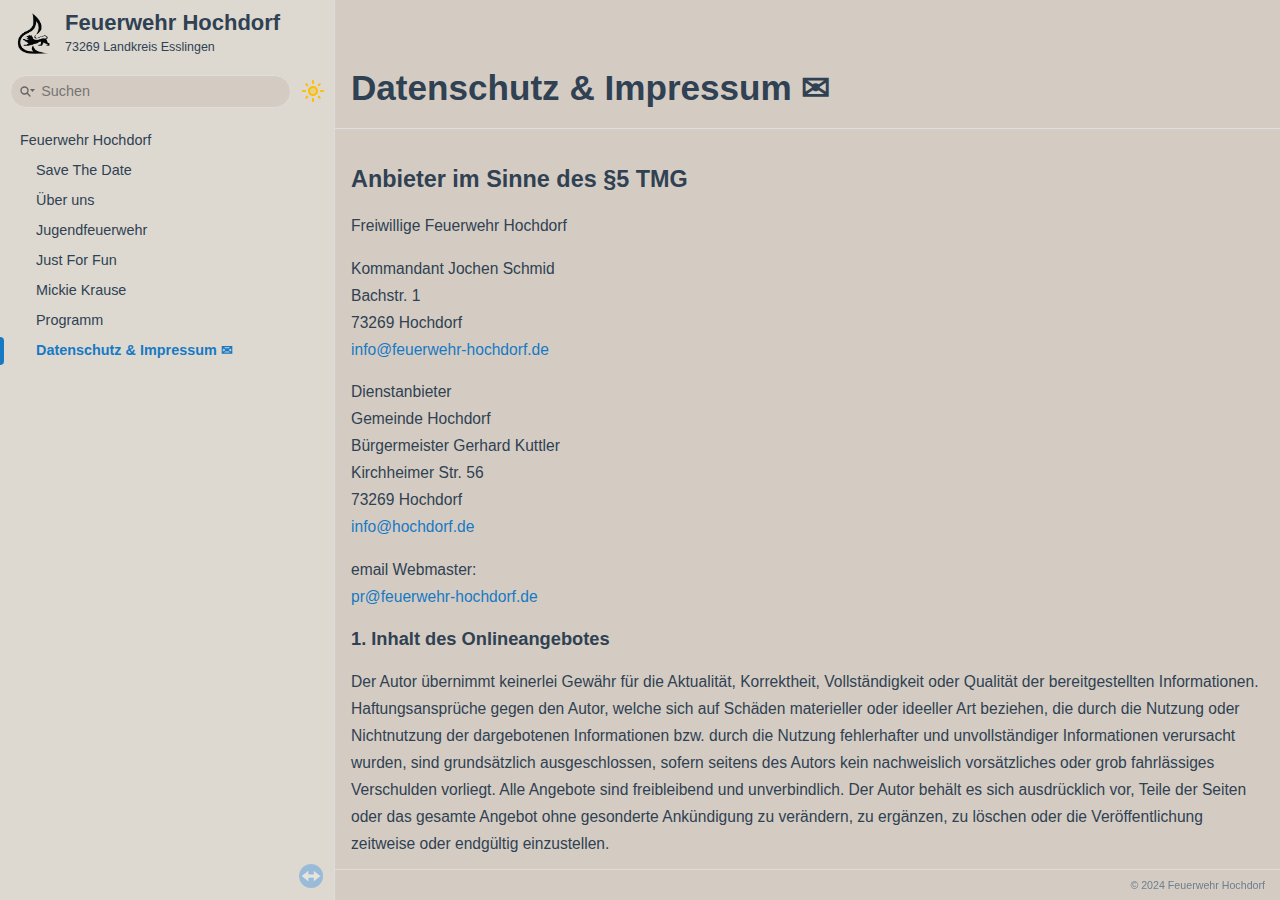
==== commit dbbb8f87: "deploy: 947e01b957f7c2232604e9e21f85176a2eba2c16" ====
--- a/_impressum.html
+++ b/_impressum.html
@@ -150,7 +150,7 @@
   <div class="headertitle"><div class="title">Datenschutz &amp; Impressum ✉</div></div>
 </div><!--header-->
 <div class="contents">
-<div class="textblock"><h2><a class="anchor" id="autotoc_md3"></a>
+<div class="textblock"><h2><a class="anchor" id="autotoc_md10"></a>
 Anbieter im Sinne des §5 TMG</h2>
 <p>Freiwillige Feuerwehr Hochdorf <br  />
 </p>
@@ -169,22 +169,22 @@
 <p>email Webmaster: <br  />
  <a href="#" onclick="location.href='mai'+'lto:'+'pr@'+'fe'+'uer'+'we'+'hr-'+'ho'+'chd'+'or'+'f.d'+'e'; return false;">pr@fe<span class="obfuscator">.nosp@m.</span>uerw<span class="obfuscator">.nosp@m.</span>ehr-h<span class="obfuscator">.nosp@m.</span>ochd<span class="obfuscator">.nosp@m.</span>orf.d<span class="obfuscator">.nosp@m.</span>e</a> <br  />
 </p>
-<h3><a class="anchor" id="autotoc_md4"></a>
+<h3><a class="anchor" id="autotoc_md11"></a>
 1. Inhalt des Onlineangebotes</h3>
 <p>Der Autor übernimmt keinerlei Gewähr für die Aktualität, Korrektheit, Vollständigkeit oder Qualität der bereitgestellten Informationen. Haftungsansprüche gegen den Autor, welche sich auf Schäden materieller oder ideeller Art beziehen, die durch die Nutzung oder Nichtnutzung der dargebotenen Informationen bzw. durch die Nutzung fehlerhafter und unvollständiger Informationen verursacht wurden, sind grundsätzlich ausgeschlossen, sofern seitens des Autors kein nachweislich vorsätzliches oder grob fahrlässiges Verschulden vorliegt. Alle Angebote sind freibleibend und unverbindlich. Der Autor behält es sich ausdrücklich vor, Teile der Seiten oder das gesamte Angebot ohne gesonderte Ankündigung zu verändern, zu ergänzen, zu löschen oder die Veröffentlichung zeitweise oder endgültig einzustellen. <br  />
 </p>
-<h3><a class="anchor" id="autotoc_md5"></a>
+<h3><a class="anchor" id="autotoc_md12"></a>
 2. Verweise und Links</h3>
 <p>Bei direkten oder indirekten Verweisen auf fremde Webseiten ("Hyperlinks"), die außerhalb des Verantwortungsbereiches des Autors liegen, würde eine Haftungsverpflichtung ausschließlich in dem Fall in Kraft treten, in dem der Autor von den Inhalten Kenntnis hat und es ihm technisch möglich und zumutbar wäre, die Nutzung im Falle rechtswidriger Inhalte zu verhindern. Der Autor erklärt hiermit ausdrücklich, dass zum Zeitpunkt der Linksetzung keine illegalen Inhalte auf den zu verlinkenden Seiten erkennbar waren. Auf die aktuelle und zukünftige Gestaltung, die Inhalte oder die Urheberschaft der gelinkten/verknüpften Seiten hat der Autor keinerlei Einfluss. Deshalb distanziert er sich hiermit ausdrücklich von allen Inhalten aller gelinkten verknüpften Seiten, die nach der Linksetzung verändert wurden. Diese Feststellung gilt für alle innerhalb des eigenen Internetangebotes gesetzten Links und Verweise sowie für Fremdeinträge in vom Autor eingerichteten Gästebüchern, Diskussionsforen und Mailinglisten. Für illegale, fehlerhafte oder unvollständige Inhalte und insbesondere für Schäden, die aus der Nutzung oder Nichtnutzung solcherart dargebotener Informationen entstehen, haftet allein der Anbieter der Seite, auf welche verwiesen wurde, nicht derjenige, der über Links auf die jeweilige Veröffentlichung lediglich verweist. <br  />
 </p>
-<h3><a class="anchor" id="autotoc_md6"></a>
+<h3><a class="anchor" id="autotoc_md13"></a>
 3. Urheber- und Kennzeichenrecht</h3>
 <p>Der Autor ist bestrebt, in allen Publikationen die Urheberrechte der verwendeten Grafiken, Tondokumente, Videosequenzen und Texte zu beachten, von ihm selbst erstellte Grafiken, Tondokumente, Videosequenzen und Texte zu nutzen oder auf lizenzfreie Grafiken, Tondokumente, Videosequenzen und Texte zurückzugreifen. Alle innerhalb des Internetangebotes genannten und ggf. durch Dritte geschützten Marken- und Warenzeichen unterliegen uneingeschränkt den Bestimmungen des jeweils gültigen Kennzeichenrechts und den Besitzrechten der jeweiligen eingetragenen Eigentümer. Allein aufgrund der bloßen Nennung ist nicht der Schluss zu ziehen, dass Markenzeichen nicht durch Rechte Dritter geschützt sind! Das Copyright für veröffentlichte, vom Autor selbst erstellte Objekte bleibt allein beim Autor der Seiten. Eine Vervielfältigung oder Verwendung solcher Grafiken, Tondokumente, Videosequenzen und Texte in anderen elektronischen oder gedruckten Publikationen ist ohne ausdrückliche Zustimmung des Autors nicht gestattet! <br  />
 </p>
-<h3><a class="anchor" id="autotoc_md7"></a>
+<h3><a class="anchor" id="autotoc_md14"></a>
 4. Datenschutz</h3>
 <p>Sofern innerhalb des Internetangebotes die Möglichkeit zur Eingabe persönlicher oder geschäftlicher Daten (Emailadressen, Namen, Anschriften) besteht, so erfolgt die Preisgabe dieser Daten seitens des Nutzers auf ausdrücklich freiwilliger Basis. Die Inanspruchnahme und Bezahlung aller angebotenen Dienste ist - soweit technisch möglich und zumutbar - auch ohne Angabe solcher Daten bzw. unter Angabe anonymisierter Daten oder eines Pseudonyms gestattet. Die Nutzung der im Rahmen des Impressums oder vergleichbarer Angaben veröffentlichten Kontaktdaten wie Postanschriften, Telefon- und Faxnummern sowie Emailadressen durch Dritte zur Übersendung von nicht ausdrücklich angeforderten Informationen ist nicht gestattet. Rechtliche Schritte gegen die Versender von sogenannten Spam-Mails bei Verstößen gegen dieses Verbot sind ausdrücklich vorbehalten. 5. Rechtswirksamkeit dieses Haftungsausschlusses Dieser Haftungsausschluss ist als Teil des Internetangebotes zu betrachten, von dem aus auf diese Seite verwiesen wurde. Sofern Teile oder einzelne Formulierungen dieses Textes der geltenden Rechtslage nicht, nicht mehr oder nicht vollständig entsprechen sollten, bleiben die übrigen Teile des Dokumentes in ihrem Inhalt und ihrer Gültigkeit davon unberührt.</p>
-<h2><a class="anchor" id="autotoc_md8"></a>
+<h2><a class="anchor" id="autotoc_md15"></a>
 Datenschutzerklärung</h2>
 <p>Diese Webseite wird bei "GitHub Pages" gehostet. <br  />
  Dienstanbieter ist das amerikanische Unternehmen GitHub Inc., 88 Colin P.Kelly Jr. St., San Francisco, CA 94107, USA.</p>
--- a/doxygen-awesome.css
+++ b/doxygen-awesome.css
@@ -34,7 +34,7 @@
     --primary-light-color: #70b1e9;
 
     /* page base colors */
-    --page-background-color: #ffffff;
+    --page-background-color: #D4CCC2;
     --page-foreground-color: #2f4153;
     --page-secondary-foreground-color: #6f7e8e;
 
@@ -153,7 +153,7 @@
     --fragment-lineheight: 20px;
 
     /* sidebar navigation (treeview) colors */
-    --side-nav-background: #fbfbfb;
+    --side-nav-background: #DDD9D0;
     --side-nav-foreground: var(--page-foreground-color);
     --side-nav-arrow-opacity: 0;
     --side-nav-arrow-hover-opacity: 0.9;
